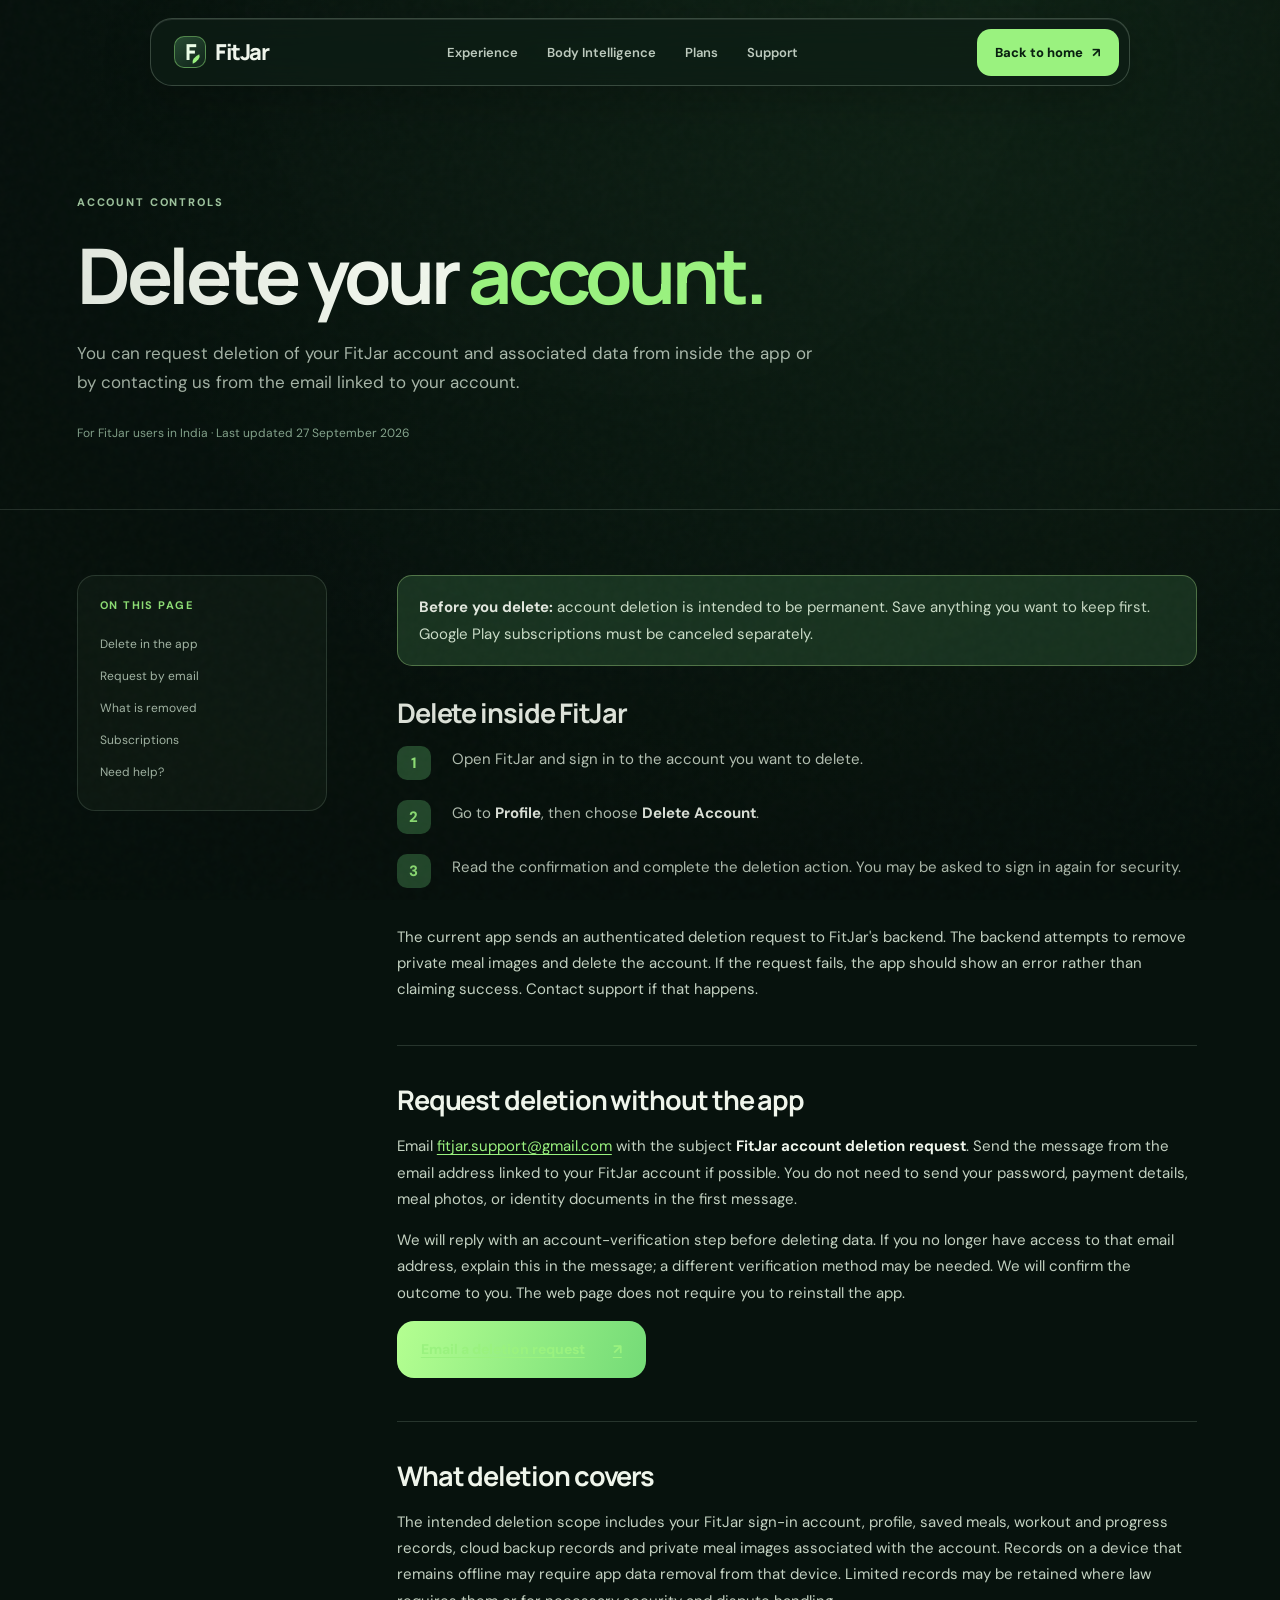
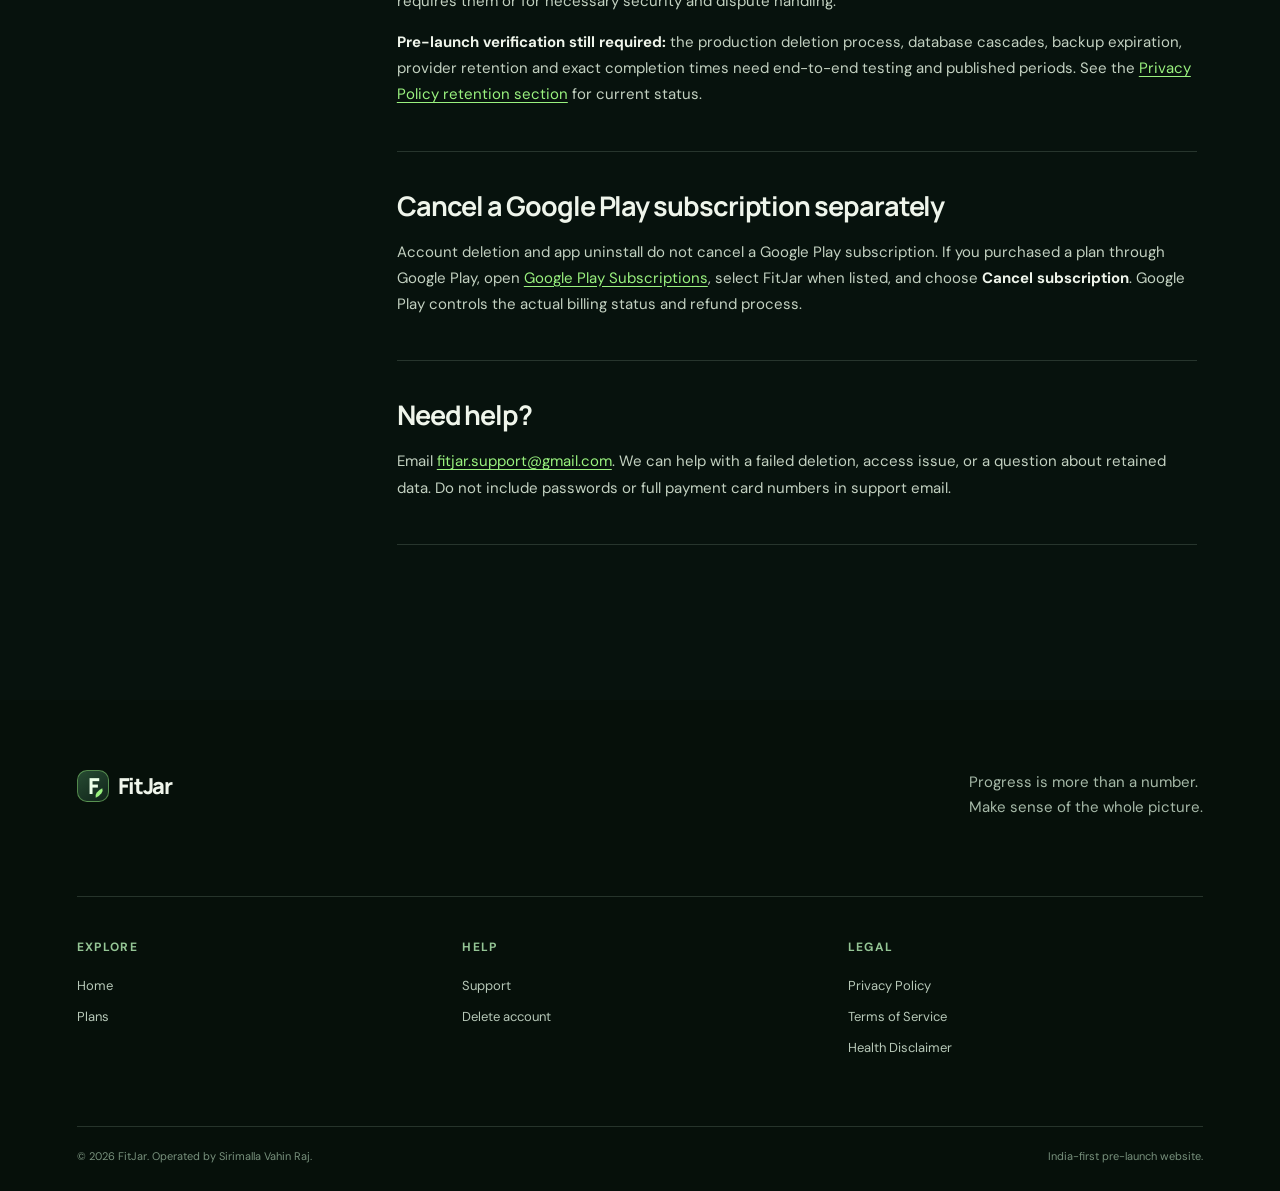
==== delete-account/index.html @ 043c086d "Add files via upload" ====
<!doctype html><html lang="en"><head><meta charset="utf-8"><meta name="viewport" content="width=device-width, initial-scale=1"><meta name="theme-color" content="#07120d"><meta name="description" content="Request deletion of a FitJar account and its associated data, with in-app and email instructions."><title>Delete Your Account — FitJar</title><link rel="icon" href="/favicon.svg" type="image/svg+xml"><link rel="stylesheet" href="/styles.css"><script defer src="/site.js"></script></head><body class="subpage"><div class="grain" aria-hidden="true"></div><header class="site-header" data-header><nav class="glass-nav" aria-label="Main navigation"><a class="brand" href="/"><span class="brand-mark" aria-hidden="true">F<span class="brand-leaf"></span></span><span>FitJar</span></a><div class="nav-links" id="primary-nav"><a href="/#experience">Experience</a><a href="/#intelligence">Body Intelligence</a><a href="/#plans">Plans</a><a href="/support/">Support</a></div><a class="nav-cta" href="/">Back to home <span>↗</span></a><button class="menu-toggle" type="button" aria-controls="primary-nav" aria-expanded="false" aria-label="Open menu"><span></span><span></span></button></nav></header><main><section class="page-hero section-pad"><span class="eyebrow">ACCOUNT CONTROLS</span><h1>Delete your <em>account.</em></h1><p>You can request deletion of your FitJar account and associated data from inside the app or by contacting us from the email linked to your account.</p><div class="page-meta">For FitJar users in India · Last updated 27 September 2026</div></section><div class="legal-layout section-pad"><aside class="legal-toc" aria-label="On this page"><strong>ON THIS PAGE</strong><a href="#in-app">Delete in the app</a><a href="#web">Request by email</a><a href="#removed">What is removed</a><a href="#subscription">Subscriptions</a><a href="#help">Need help?</a></aside><div class="legal-content"><div class="notice-box"><p><strong>Before you delete:</strong> account deletion is intended to be permanent. Save anything you want to keep first. Google Play subscriptions must be canceled separately.</p></div><section id="in-app"><h2>Delete inside FitJar</h2><ol class="steps"><li>Open FitJar and sign in to the account you want to delete.</li><li>Go to <strong>Profile</strong>, then choose <strong>Delete Account</strong>.</li><li>Read the confirmation and complete the deletion action. You may be asked to sign in again for security.</li></ol><p>The current app sends an authenticated deletion request to FitJar's backend. The backend attempts to remove private meal images and delete the account. If the request fails, the app should show an error rather than claiming success. Contact support if that happens.</p></section><section id="web"><h2>Request deletion without the app</h2><p>Email <a href="mailto:fitjar.support@gmail.com?subject=FitJar%20account%20deletion%20request">fitjar.support@gmail.com</a> with the subject <strong>FitJar account deletion request</strong>. Send the message from the email address linked to your FitJar account if possible. You do not need to send your password, payment details, meal photos, or identity documents in the first message.</p><p>We will reply with an account-verification step before deleting data. If you no longer have access to that email address, explain this in the message; a different verification method may be needed. We will confirm the outcome to you. The web page does not require you to reinstall the app.</p><p><a class="button button-primary" href="mailto:fitjar.support@gmail.com?subject=FitJar%20account%20deletion%20request">Email a deletion request <span aria-hidden="true">↗</span></a></p></section><section id="removed"><h2>What deletion covers</h2><p>The intended deletion scope includes your FitJar sign-in account, profile, saved meals, workout and progress records, cloud backup records and private meal images associated with the account. Records on a device that remains offline may require app data removal from that device. Limited records may be retained where law requires them or for necessary security and dispute handling.</p><p><strong>Pre-launch verification still required:</strong> the production deletion process, database cascades, backup expiration, provider retention and exact completion times need end-to-end testing and published periods. See the <a href="/privacy/#retention">Privacy Policy retention section</a> for current status.</p></section><section id="subscription"><h2>Cancel a Google Play subscription separately</h2><p>Account deletion and app uninstall do not cancel a Google Play subscription. If you purchased a plan through Google Play, open <a href="https://play.google.com/store/account/subscriptions" target="_blank" rel="noopener noreferrer">Google Play Subscriptions</a>, select FitJar when listed, and choose <strong>Cancel subscription</strong>. Google Play controls the actual billing status and refund process.</p></section><section id="help"><h2>Need help?</h2><p>Email <a href="mailto:fitjar.support@gmail.com">fitjar.support@gmail.com</a>. We can help with a failed deletion, access issue, or a question about retained data. Do not include passwords or full payment card numbers in support email.</p></section></div></div></main><footer class="site-footer"><div class="footer-top"><a class="brand" href="/"><span class="brand-mark" aria-hidden="true">F<span class="brand-leaf"></span></span><span>FitJar</span></a><p>Progress is more than a number.<br>Make sense of the whole picture.</p></div><div class="footer-links"><div><strong>Explore</strong><a href="/">Home</a><a href="/#plans">Plans</a></div><div><strong>Help</strong><a href="/support/">Support</a><a href="/delete-account/">Delete account</a></div><div><strong>Legal</strong><a href="/privacy/">Privacy Policy</a><a href="/terms/">Terms of Service</a><a href="/health-disclaimer/">Health Disclaimer</a></div></div><div class="footer-bottom"><span>© 2026 FitJar. Operated by Sirimalla Vahin Raj.</span><span>India-first pre-launch website.</span></div></footer></body></html>
---- styles.css ----
@import url('https://fonts.googleapis.com/css2?family=DM+Sans:wght@400;500;600;700&family=Manrope:wght@400;500;600;700;800&display=swap');
:root{--bg:#07120d;--panel:#0d1b14;--panel2:#14231a;--ink:#eff5eb;--muted:#a9b8aa;--green:#9af27f;--green2:#54bc80;--line:rgba(217,255,224,.15);--blue:#81aefe;--max:1380px}
*{box-sizing:border-box}html{scroll-behavior:smooth;scroll-padding-top:110px}body{margin:0;background:var(--bg);color:var(--ink);font-family:'DM Sans',Arial,sans-serif;-webkit-font-smoothing:antialiased}body::before{content:"";position:fixed;inset:0;pointer-events:none;z-index:99;background:radial-gradient(circle at 50% 0,transparent 35%,rgba(0,0,0,.16) 100%)}a{color:inherit;text-decoration:none}button{font:inherit}p{line-height:1.7}h1,h2,h3{font-family:Manrope,Arial,sans-serif;letter-spacing:-.055em}h1,h2,h3,p{margin-top:0}em{font-style:normal;color:var(--green)}::selection{background:#a5f590;color:#07120d}:focus-visible{outline:2px solid var(--green);outline-offset:4px}.grain{position:fixed;inset:0;z-index:50;pointer-events:none;opacity:.09;background-image:url("data:image/svg+xml,%3Csvg viewBox='0 0 180 180' xmlns='http://www.w3.org/2000/svg'%3E%3Cfilter id='n'%3E%3CfeTurbulence type='fractalNoise' baseFrequency='.65' numOctaves='3' stitchTiles='stitch'/%3E%3C/filter%3E%3Crect width='100%25' height='100%25' filter='url(%23n)' opacity='.26'/%3E%3C/svg%3E")}.section-pad{padding-left:max(6vw,calc((100vw - var(--max))/2));padding-right:max(6vw,calc((100vw - var(--max))/2))}.site-header{position:fixed;top:18px;left:0;width:100%;z-index:100;display:flex;justify-content:center;padding:0 20px;transition:top .4s}.site-header.scrolled{top:10px}.glass-nav{position:relative;display:flex;align-items:center;gap:36px;width:min(980px,100%);min-height:68px;padding:8px 10px 8px 23px;border:1px solid rgba(228,255,229,.2);border-radius:22px;background:rgba(15,29,22,.7);box-shadow:0 14px 50px rgba(0,0,0,.22),inset 0 1px rgba(255,255,255,.1);backdrop-filter:blur(24px) saturate(145%);-webkit-backdrop-filter:blur(24px) saturate(145%)}.glass-nav::after{content:"";position:absolute;inset:0;border-radius:22px;pointer-events:none;background:linear-gradient(110deg,transparent 20%,rgba(255,255,255,.1) 48%,transparent 70%);transform:translateX(-120%);transition:transform .9s}.glass-nav:hover::after{transform:translateX(120%)}.brand{display:inline-flex;align-items:center;gap:9px;white-space:nowrap;font:800 22px Manrope,Arial,sans-serif;letter-spacing:-.065em}.brand-mark{position:relative;display:grid;place-items:center;width:32px;height:32px;border:1px solid rgba(154,242,127,.45);border-radius:10px;background:linear-gradient(145deg,#274b32,#10241a);color:#ecffe8;font-size:22px;line-height:1}.brand-leaf{position:absolute;width:10px;height:6px;right:4px;bottom:5px;border-radius:100% 0;background:var(--green);transform:rotate(-25deg)}.nav-links{display:flex;align-items:center;gap:3px;margin:auto}.nav-links a{padding:11px 13px;border-radius:12px;color:#bdcabe;font-size:13px;font-weight:600;white-space:nowrap;transition:background .25s,color .25s,transform .25s}.nav-links a:hover,.nav-links a.active{color:var(--ink);background:rgba(217,255,224,.1);transform:translateY(-1px)}.nav-cta{white-space:nowrap;background:var(--green);border-radius:14px;color:#092010;font-size:13px;font-weight:800;padding:15px 18px;transition:transform .3s,box-shadow .3s}.nav-cta:hover,.button:hover{transform:translateY(-3px);box-shadow:0 12px 30px rgba(132,241,124,.22)}.nav-cta span{margin-left:6px}.menu-toggle{display:none}.hero{position:relative;display:grid;grid-template-columns:1.04fr .96fr;align-items:center;min-height:min(900px,100svh);padding-top:170px;padding-bottom:100px;overflow:hidden;isolation:isolate}.hero::before{content:"";position:absolute;inset:0;z-index:-3;background:radial-gradient(ellipse at 75% 42%,rgba(45,107,61,.34),transparent 48%),radial-gradient(ellipse at 10% 100%,rgba(44,84,91,.16),transparent 45%)}.hero-ambient{position:absolute;border-radius:50%;filter:blur(8px);opacity:.5;z-index:-2;animation:float 12s ease-in-out infinite}.hero-ambient-a{width:220px;height:220px;right:6%;top:16%;background:radial-gradient(circle,#78e88331,transparent 70%)}.hero-ambient-b{width:340px;height:340px;right:35%;bottom:0;background:radial-gradient(circle,#237e6450,transparent 70%);animation-delay:-6s}.hero-copy{position:relative;z-index:2;max-width:700px}.eyebrow{display:inline-flex;align-items:center;gap:11px;font-size:11px;font-weight:800;letter-spacing:.17em;text-transform:uppercase;color:#a2c9a2}.pulse-dot,.live-dot{color:var(--green)}.pulse-dot{width:8px;height:8px;border-radius:50%;background:var(--green);box-shadow:0 0 0 5px rgba(154,242,127,.14);animation:pulse 2s infinite}.hero h1{font-size:clamp(54px,6.5vw,102px);line-height:1.08;margin:24px 0 29px;font-weight:700}.hero-lede{max-width:590px;font-size:clamp(16px,1.45vw,19px);color:#b7c6b7}.hero-actions{display:flex;align-items:center;gap:28px;flex-wrap:wrap;margin-top:33px}.button{display:inline-flex;justify-content:center;align-items:center;gap:28px;min-height:57px;padding:0 24px;border-radius:17px;font-size:14px;font-weight:800;transition:transform .3s,box-shadow .3s}.button-primary{background:linear-gradient(110deg,#b4ff91,#74db77);color:#0b2615}.text-link{display:inline-flex;align-items:center;gap:14px;color:#e1ede0;font-size:14px;font-weight:700;border-bottom:1px solid rgba(221,251,216,.45);padding:10px 0;transition:color .2s,gap .2s}.text-link:hover{color:var(--green);gap:20px}.hero-proof{display:flex;align-items:center;gap:14px;margin-top:62px;color:#8fa697;font-size:12px}.proof-line{width:34px;height:1px;background:var(--green)}.hero-stage{position:relative;height:650px;display:grid;place-items:center;perspective:900px}.stage-halo{position:absolute;width:520px;height:520px;max-width:95%;border-radius:50%;background:radial-gradient(circle,#4ea76f26 0%,#123e2950 38%,transparent 69%);filter:blur(8px);animation:breathe 8s ease-in-out infinite}.stage-orbit{position:absolute;border:1px solid rgba(166,255,192,.13);border-radius:50%;transform:rotateX(70deg) rotateZ(-28deg);animation:orbit 18s linear infinite}.orbit-one{width:690px;height:410px}.orbit-two{width:480px;height:690px;transform:rotateX(18deg) rotateY(76deg);animation-direction:reverse}.phone-shell{position:relative;width:300px;height:615px;border:8px solid #1b2921;border-radius:44px;background:#09170f;box-shadow:0 35px 90px #0008,0 0 0 1px #7ab58150,inset 0 0 0 1px #e2ffe028;transform:rotateY(-10deg) rotateX(4deg);animation:phoneFloat 7s ease-in-out infinite;overflow:hidden}.phone-shell::before{content:"";position:absolute;inset:0;background:radial-gradient(circle at 70% 18%,#2c653447,transparent 45%);pointer-events:none}.phone-top{height:43px;display:flex;justify-content:space-between;align-items:center;padding:0 19px;font-size:10px;font-weight:800}.island{width:67px;height:17px;background:#020806;border-radius:20px}.phone-content{padding:19px}.phone-greeting small,.mini-label{font-size:9px;letter-spacing:.11em;font-weight:800;color:#9aca9e}.phone-greeting strong{display:block;font:700 19px Manrope,Arial,sans-serif;letter-spacing:-.05em;margin-top:10px}.phone-greeting strong span{color:var(--green)}.phone-greeting p{font-size:11px;color:#a6baa7;margin:5px 0 23px}.phone-main-card{height:328px;border-radius:25px;background:linear-gradient(145deg,#193423,#0c1a13);border:1px solid #b7eab02c;padding:17px;box-shadow:inset 0 1px #e9ffe019}.mini-label{display:flex;justify-content:space-between;font-size:8px}.body-orb{position:relative;width:200px;height:230px;margin:auto;display:grid;place-items:center}.body-orb::before{content:"";position:absolute;width:170px;height:170px;border-radius:50%;background:radial-gradient(circle,#6fdd8c47,transparent 67%);filter:blur(14px)}.body-orb svg{position:relative;width:130px;height:210px;filter:drop-shadow(0 0 13px #93ff9155)}.body-ring{position:absolute;border:1px solid #9ee89b33;width:190px;height:190px;border-radius:50%;transform:rotateX(65deg)}.body-ring-2{transform:rotateY(70deg);width:175px;height:235px}.phone-card-footer{display:flex;justify-content:space-between;align-items:center;font-size:10px;color:#acd4ae}.phone-card-footer strong{color:var(--green);font-size:11px}.phone-stats{display:grid;grid-template-columns:1fr 1fr;gap:9px;margin-top:10px}.phone-stats>div{height:92px;border:1px solid #c4e8bd20;border-radius:17px;background:#13231a;padding:11px}.stat-symbol{display:block;color:var(--green);font-size:19px;line-height:1}.phone-stats small{display:block;color:#8baa92;font-size:9px;margin-top:5px}.phone-stats strong{font-size:12px}.phone-home{position:absolute;bottom:7px;left:50%;transform:translateX(-50%);width:92px;height:4px;border-radius:8px;background:#d8f3d2}.floating-chip{position:absolute;z-index:4;display:flex;align-items:center;gap:10px;min-width:160px;padding:13px 15px;background:rgba(28,53,38,.75);border:1px solid #b8ffc547;border-radius:17px;box-shadow:0 16px 45px #0005;backdrop-filter:blur(15px);animation:chipFloat 6s ease-in-out infinite}.floating-chip strong,.floating-chip small{display:block}.floating-chip strong{font:700 12px Manrope}.floating-chip small{font-size:9px;color:#adbea9;margin-top:2px}.chip-icon{font-size:20px;color:var(--blue)}.chip-icon.green{color:var(--green)}.chip-one{left:0;top:150px}.chip-two{right:-12px;bottom:126px;animation-delay:-3s}.scroll-cue{position:absolute;bottom:27px;left:max(6vw,calc((100vw - var(--max))/2));display:flex;align-items:center;gap:15px;font-size:10px;letter-spacing:.18em;color:#89a08b}.scroll-line{width:80px;height:1px;background:#69876d}.statement{padding-top:150px;padding-bottom:160px;text-align:center;background:radial-gradient(ellipse at 50% 50%,#17351f80,transparent 55%)}.statement-inner{max-width:900px;margin:auto}.statement h2,.section-head h2{font-size:clamp(50px,6vw,90px);line-height:1.1;margin:20px 0 28px}.statement h2 span{color:var(--green)}.statement p{max-width:660px;margin:auto;font-size:18px;color:var(--muted)}.story{padding-top:50px;padding-bottom:70px}.story-row{display:grid;grid-template-columns:1fr 1fr;align-items:center;gap:clamp(50px,8vw,140px);padding:90px 0}.story-row.reverse .story-copy{order:2}.story-row.reverse .feature-art{order:1}.story-copy{max-width:530px}.section-index{font-size:12px;color:var(--green);font-weight:800;letter-spacing:.17em}.story h2{font-size:clamp(39px,4.5vw,66px);line-height:1.16;margin:24px 0}.story-copy p{color:#afc2b0;font-size:17px}.quiet-list{list-style:none;padding:13px 0 0;margin:0}.quiet-list li{position:relative;padding:12px 0 12px 24px;border-bottom:1px solid var(--line);font-size:13px;color:#d5e3d4}.quiet-list li::before{content:"✦";position:absolute;left:0;color:var(--green)}.feature-art{position:relative;min-height:440px;border:1px solid #a4dba531;border-radius:31px;overflow:hidden;box-shadow:0 20px 60px #0003,inset 0 1px #ffffff14}.feature-art::before{content:"";position:absolute;inset:0;background-image:linear-gradient(#e2ffdc0b 1px,transparent 1px),linear-gradient(90deg,#e2ffdc0b 1px,transparent 1px);background-size:30px 30px;mask-image:linear-gradient(transparent,#000)}.art-caption{position:absolute;top:25px;left:28px;font-size:10px;color:#bddabb;letter-spacing:.17em;font-weight:800}.training-art{background:radial-gradient(circle at 40% 60%,#26633f77,transparent 54%),#0e2117}.training-bars{position:absolute;inset:95px 60px 80px;display:flex;justify-content:space-between;align-items:end;gap:15px}.training-bars span{display:block;width:100%;height:var(--h);border-radius:12px 12px 5px 5px;background:linear-gradient(0deg,#226144,#96ef83);box-shadow:0 0 24px #67d36b40;animation:barGrow 1.7s ease both}.training-bars span:nth-child(2n){background:linear-gradient(0deg,#2d695d,#86c7a0)}.art-float{position:absolute;right:28px;bottom:24px;left:28px;padding:16px 20px;border-radius:15px;border:1px solid #d4ffcf28;background:#193a2bbd;backdrop-filter:blur(12px);display:flex;justify-content:space-between;font-size:13px}.art-float b{color:var(--green)}.nutrition-art{background:radial-gradient(circle at 50% 55%,#5b7f3b7d,transparent 54%),#172315;display:grid;place-items:center}.nutrition-disc{width:250px;height:250px;border-radius:50%;background:conic-gradient(#9df073 0 40%,#457e5a 40% 74%,#6dace1 74% 100%);display:grid;place-items:center;box-shadow:0 0 70px #b7e37226;animation:discTurn 24s linear infinite}.nutrition-disc::before{content:"";position:absolute;width:202px;height:202px;border-radius:50%;background:#172919}.nutrition-disc span{z-index:1;text-align:center;font-size:12px;color:#a6c0a3;animation:discTurn 24s linear infinite reverse}.nutrition-disc strong{display:block;color:white;font:700 25px Manrope;letter-spacing:-.06em}.nutrient-tags{position:absolute;bottom:36px;display:flex;gap:10px}.nutrient-tags span{padding:8px 13px;border:1px solid #d4ffcf30;background:#1d3525;border-radius:30px;font-size:11px}.body-art{background:radial-gradient(circle at 50% 52%,#174f4277,transparent 52%),#0b1b1b;display:grid;place-items:center}.body-art-orbit{width:240px;height:240px;border:1px solid #92c9cc55;border-radius:50%;box-shadow:0 0 0 35px #72c7ad08,0 0 0 70px #72c7ad06;animation:orbit 15s linear infinite}.body-art-orbit::before,.body-art-orbit::after{content:"";position:absolute;inset:18px;border:1px dashed #84dba867;border-radius:50%}.body-art-orbit::after{inset:63px;border-style:solid}.body-art-core{position:absolute;font-size:75px;color:var(--green);text-shadow:0 0 50px #8ffb8f;animation:float 5s ease-in-out infinite}.body-art-label{position:absolute;padding:10px 13px;background:#1b3a32;border:1px solid #a6f0cf45;border-radius:10px;font-size:10px;letter-spacing:.12em}.body-art-label.left{left:8%;top:36%}.body-art-label.right{right:7%;top:56%}.body-art-note{position:absolute;bottom:28px;text-align:center;font-size:11px;color:#b5c7bd}.body-art-note strong{font-size:13px;color:white}.marquee-band{overflow:hidden;border-block:1px solid #d3f8ce26;padding:21px 0;background:#10251a;color:#b5eaa5;white-space:nowrap;font:800 13px Manrope;letter-spacing:.17em}.marquee-band div{width:max-content;animation:marquee 30s linear infinite}.marquee-band span{color:#47775a;margin:0 25px}.plans{padding-top:145px;padding-bottom:120px}.section-head{max-width:700px}.section-head p{font-size:17px;color:var(--muted)}.plan-grid{display:grid;grid-template-columns:repeat(3,1fr);gap:18px;margin-top:65px}.plan-card{position:relative;display:flex;flex-direction:column;min-height:470px;padding:35px;border:1px solid var(--line);border-radius:26px;background:linear-gradient(140deg,#14251a,#0c1912);transition:transform .4s,border-color .4s}.plan-card:hover{transform:translateY(-9px);border-color:#a0f68e80}.plan-card.featured{background:linear-gradient(145deg,#234833,#152b1d);border-color:#95df8d8a;box-shadow:0 0 80px #57c56a17}.plan-kicker{font-size:10px;color:var(--green);letter-spacing:.16em;font-weight:800}.plan-card h3{font-size:32px;margin:22px 0 12px}.plan-card p{min-height:74px;color:#a9beab;font-size:14px}.plan-card ul{list-style:none;padding:18px 0 22px;border-top:1px solid var(--line);margin:0}.plan-card li{position:relative;padding:10px 0 10px 22px;font-size:13px;color:#dce9d9}.plan-card li::before{content:"✓";position:absolute;left:0;color:var(--green)}.plan-link{margin-top:auto;display:flex;justify-content:space-between;align-items:center;padding:15px 17px;border-radius:13px;background:#c8f9bd14;border:1px solid #c8f9bd26;font-size:13px;font-weight:700}.plan-card.featured .plan-link{background:var(--green);color:#0d2715}.plan-note{color:#89a48c;font-size:12px;margin-top:20px}.values{padding-bottom:140px}.values-panel{padding:75px 7%;border-radius:34px;border:1px solid #a6dd9948;background:radial-gradient(circle at 80% 0,#50884a35,transparent 50%),linear-gradient(135deg,#1a3926,#0d2117)}.values h2{font-size:clamp(43px,5vw,70px);line-height:1.13;margin:22px 0 55px}.value-grid{display:grid;grid-template-columns:repeat(3,1fr);gap:25px;margin-bottom:30px}.value-grid>div{border-top:1px solid #c3edbf45;padding-top:19px}.value-grid span{color:var(--green);font-size:12px}.value-grid h3{font-size:19px;letter-spacing:-.03em;margin:16px 0 9px}.value-grid p{font-size:13px;color:#a9bfad}.faq{display:grid;grid-template-columns:.9fr 1.1fr;gap:80px;padding-bottom:150px}.faq .section-head h2{font-size:clamp(43px,4.7vw,68px)}.faq-list{padding-top:15px}.faq details{border-bottom:1px solid var(--line)}.faq summary{list-style:none;cursor:pointer;display:flex;justify-content:space-between;gap:20px;padding:23px 0;font-weight:700;font-size:15px}.faq summary::-webkit-details-marker{display:none}.faq summary span{font-size:23px;color:var(--green);font-weight:400;line-height:1;transition:transform .3s}.faq details[open] summary span{transform:rotate(45deg)}.faq details p{margin:-5px 0 24px;color:#aabdab;font-size:14px}.faq a,.legal-content a,.support-content a{color:var(--green);text-decoration:underline;text-underline-offset:3px}.final-cta{position:relative;min-height:590px;display:flex;align-items:center;overflow:hidden;background:#152a1e}.final-glow{position:absolute;width:700px;height:700px;border-radius:50%;right:-100px;top:-150px;background:radial-gradient(circle,#62b77566,transparent 60%);filter:blur(15px)}.final-cta>div:last-child{z-index:1}.final-cta h2{font-size:clamp(50px,6vw,87px);line-height:1.11;margin:22px 0}.final-cta p{max-width:600px;color:#b5cbb7}.site-footer{padding:70px max(6vw,calc((100vw - var(--max))/2)) 28px;background:#06100a}.footer-top{display:flex;justify-content:space-between;align-items:start;gap:30px;padding-bottom:60px}.footer-top p{color:#a6b9a8;font-size:15px;max-width:280px}.footer-links{display:grid;grid-template-columns:repeat(3,1fr);gap:30px;border-top:1px solid var(--line);padding:42px 0 70px}.footer-links>div{display:flex;flex-direction:column;gap:14px}.footer-links strong{font-size:12px;letter-spacing:.11em;text-transform:uppercase;margin-bottom:8px;color:#94c595}.footer-links a{font-size:13px;color:#b7c8b8;transition:color .2s}.footer-links a:hover{color:var(--green)}.footer-bottom{display:flex;justify-content:space-between;gap:20px;border-top:1px solid var(--line);padding-top:22px;color:#78917d;font-size:11px}.reveal{opacity:0;transform:translateY(28px);transition:opacity .9s ease,transform .9s cubic-bezier(.2,.8,.2,1)}.reveal.visible{opacity:1;transform:translateY(0)}
/* Legal and support pages */
.subpage{background:radial-gradient(circle at 75% 0,#234b2a49,transparent 30%),var(--bg)}.subpage main{min-height:70vh}.page-hero{padding-top:190px;padding-bottom:68px;border-bottom:1px solid var(--line)}.page-hero h1{font-size:clamp(48px,6vw,82px);line-height:1.1;margin:22px 0}.page-hero p{max-width:740px;color:var(--muted);font-size:17px}.page-meta{color:#89a991;font-size:12px;margin-top:28px}.legal-layout{display:grid;grid-template-columns:250px minmax(0,800px);gap:70px;padding-top:65px;padding-bottom:120px;align-items:start}.legal-toc{position:sticky;top:118px;padding:22px;border:1px solid var(--line);border-radius:18px;background:#15251a88}.legal-toc strong{display:block;font-size:11px;letter-spacing:.13em;color:var(--green);margin-bottom:16px}.legal-toc a{display:block;padding:8px 0;font-size:12px;color:#b5c9b7}.legal-toc a:hover{color:var(--green)}.legal-content{font-size:15px;color:#c3d1c1}.legal-content section{padding-bottom:28px;margin-bottom:35px;border-bottom:1px solid var(--line)}.legal-content h2{font-size:27px;letter-spacing:-.04em;color:var(--ink);margin:0 0 15px}.legal-content h3{font-size:18px;letter-spacing:-.03em;color:var(--ink);margin:25px 0 8px}.legal-content p,.legal-content li{line-height:1.75}.legal-content ul,.legal-content ol{padding-left:22px}.legal-content li{padding:4px 0}.legal-content strong{color:var(--ink)}.notice-box{border:1px solid #b5e98d63;background:#1a3622;padding:18px 21px;border-radius:15px;margin:0 0 28px;color:#d8ebd5}.notice-box p{margin:0}.data-table{width:100%;border-collapse:collapse;font-size:13px}.data-table th,.data-table td{padding:15px 12px;text-align:left;vertical-align:top;border-bottom:1px solid var(--line)}.data-table th{color:var(--green);font-size:11px;text-transform:uppercase;letter-spacing:.08em}.support-grid{display:grid;grid-template-columns:repeat(2,1fr);gap:18px;margin:45px 0}.support-card{border:1px solid var(--line);border-radius:20px;background:#14251a;padding:28px}.support-card h2{font-size:21px}.support-card p{font-size:14px;color:var(--muted)}.support-card a{color:var(--green);font-size:13px;font-weight:700}.steps{counter-reset:step;list-style:none!important;padding:0!important}.steps li{position:relative;padding:0 0 28px 55px!important;min-height:48px}.steps li::before{counter-increment:step;content:counter(step);position:absolute;left:0;top:0;display:grid;place-items:center;width:34px;height:34px;border-radius:10px;background:#264e2f;color:var(--green);font-weight:800}
@keyframes float{50%{transform:translateY(-20px)}}@keyframes phoneFloat{50%{transform:rotateY(-7deg) rotateX(3deg) translateY(-15px)}}@keyframes chipFloat{50%{transform:translateY(-13px)}}@keyframes breathe{50%{transform:scale(1.11);opacity:.6}}@keyframes orbit{to{transform:rotate(360deg)}}@keyframes pulse{50%{box-shadow:0 0 0 10px rgba(154,242,127,0)}}@keyframes barGrow{from{height:0}to{height:var(--h)}}@keyframes discTurn{to{transform:rotate(360deg)}}@keyframes marquee{to{transform:translateX(-50%)}}
.body-preview{position:relative;width:100%;height:100%;z-index:2;display:block;cursor:grab;touch-action:none}.body-preview:active{cursor:grabbing}.body-loading{position:absolute;z-index:3;inset:0;display:grid;place-items:center;color:#9fbea3;font-size:9px;pointer-events:none}.body-switcher{position:relative;z-index:5;display:flex;justify-content:center;gap:5px;margin:-6px 0 10px}.body-switch{border:1px solid #bcefb42b;border-radius:20px;background:#183021;color:#a6c1a8;padding:5px 10px;font-size:8px;cursor:pointer}.body-switch.active{background:#9af27f;color:#0a2010;border-color:#9af27f;font-weight:800}
.body-preview-button{position:relative;z-index:4;display:flex;justify-content:space-between;align-items:center;width:100%;margin-top:10px;padding:10px 13px;border:1px solid #b8efb63b;border-radius:13px;background:#153022;color:#dff6dc;font-size:10px;font-weight:800;cursor:pointer}.body-preview-button:hover{background:#234a31}.body-modal{position:fixed;inset:0;z-index:120;display:grid;place-items:center;padding:30px;background:#020806c9;opacity:0;pointer-events:none;transition:opacity .25s;backdrop-filter:blur(10px)}.body-modal.open{opacity:1;pointer-events:auto}.body-modal-panel{position:relative;width:min(620px,92vw);min-height:650px;padding:42px 36px 30px;border:1px solid #a9efa37a;border-radius:30px;background:radial-gradient(circle at 50% 36%,#265c3c90,transparent 46%),#0d2116;box-shadow:0 35px 100px #000b;text-align:center;transform:translateY(18px) scale(.98);transition:transform .3s}.body-modal.open .body-modal-panel{transform:none}.body-modal-panel h2{font-size:clamp(28px,4vw,43px);margin:14px 0 8px}.body-modal-panel p{margin:0;color:#a8c5aa;font-size:13px}.body-modal-close{position:absolute;top:17px;right:20px;width:34px;height:34px;border:1px solid #b9edb52b;border-radius:50%;background:#17321f;color:#e7ffe4;font-size:24px;line-height:1;cursor:pointer}.body-modal-stage{height:455px;width:100%;margin-top:12px}.body-modal-stage .body-preview{width:100%;height:100%;cursor:grab}.body-modal-panel .body-switcher{margin-top:0}.body-modal-panel .body-switch{font-size:12px;padding:8px 16px}
@media(max-width:1050px){.nav-links{gap:0}.nav-links a{padding:10px 8px;font-size:12px}.glass-nav{gap:12px}.hero{grid-template-columns:1fr 1fr}.hero-stage{transform:scale(.85)}.floating-chip.chip-one{left:-36px}.floating-chip.chip-two{right:-37px}.story-row{gap:50px}}
@media(max-width:800px){.section-pad{padding-left:6vw;padding-right:6vw}.site-header{top:10px}.glass-nav{min-height:62px;border-radius:18px}.nav-links{display:none;position:absolute;top:72px;left:0;right:0;padding:12px;background:#102219f5;border:1px solid var(--line);border-radius:18px;box-shadow:0 20px 40px #0007;backdrop-filter:blur(20px)}.nav-links.open{display:flex;flex-direction:column;align-items:stretch}.nav-links a{font-size:14px;padding:14px}.nav-cta{margin-left:auto;padding:12px}.menu-toggle{display:flex;flex-direction:column;justify-content:center;gap:5px;width:38px;height:38px;border:0;background:transparent;padding:7px;cursor:pointer}.menu-toggle span{height:2px;width:23px;background:#dcf4da;border-radius:2px}.hero{display:block;padding-top:155px;padding-bottom:100px}.hero-copy{max-width:650px}.hero-stage{height:580px;transform:scale(.9);margin-top:10px}.hero h1{font-size:clamp(54px,10vw,76px)}.scroll-cue{bottom:30px}.story-row,.story-row.reverse{grid-template-columns:1fr;gap:35px;padding:60px 0}.story-row.reverse .story-copy,.story-row.reverse .feature-art{order:initial}.story-copy{max-width:680px}.feature-art{min-height:400px}.plan-grid{grid-template-columns:1fr;max-width:550px}.plan-card{min-height:0}.plan-card p{min-height:0}.faq{grid-template-columns:1fr;gap:22px}.legal-layout{grid-template-columns:1fr;gap:20px}.legal-toc{position:relative;top:0;display:flex;flex-wrap:wrap;gap:2px 15px}.legal-toc strong{width:100%}.value-grid{grid-template-columns:1fr}.page-hero{padding-top:155px}}
@media(max-width:560px){.glass-nav{padding:7px 7px 7px 13px}.brand{font-size:19px}.brand-mark{width:29px;height:29px;font-size:19px}.nav-cta{font-size:11px;padding:11px}.hero h1{font-size:51px}.hero-lede{font-size:15px}.hero-actions{gap:15px}.hero-stage{height:500px;transform:scale(.72);transform-origin:top center;margin-bottom:-100px}.floating-chip.chip-one{left:-46px}.floating-chip.chip-two{right:-53px}.statement{padding-top:95px;padding-bottom:100px}.statement h2,.section-head h2{font-size:46px}.statement p{font-size:15px}.story h2{font-size:41px}.feature-art{min-height:360px}.training-bars{inset:75px 35px 65px}.body-art-label.left{left:3%}.body-art-label.right{right:3%}.plans{padding-top:100px}.values-panel{padding:40px 24px}.values h2{font-size:42px}.footer-top,.footer-bottom{display:block}.footer-links{grid-template-columns:1fr 1fr;gap:35px}.footer-bottom span{display:block;margin-bottom:9px}.page-hero h1{font-size:48px}.support-grid{grid-template-columns:1fr}.legal-layout{padding-bottom:75px}}
.hero-leaf{position:absolute;z-index:1;width:58px;height:27px;border-radius:100% 0 100% 0;background:linear-gradient(135deg,#a3eb73,#2c7c4b 75%);box-shadow:inset 0 1px 10px #eaffb06b,0 0 22px #76e67744;opacity:.68;animation:leafDrift 9s ease-in-out infinite;pointer-events:none}.hero-leaf::after{content:"";position:absolute;left:10px;top:14px;width:41px;height:1px;background:#d2ffb287;transform:rotate(-17deg)}.leaf-a{top:70px;right:65px;transform:rotate(-30deg);animation-delay:-2s}.leaf-b{bottom:155px;left:15px;width:39px;height:20px;opacity:.45;transform:rotate(110deg);animation-delay:-5s}.leaf-c{bottom:42px;right:90px;width:34px;height:17px;opacity:.35;transform:rotate(25deg);animation-delay:-7s}@keyframes leafDrift{50%{translate:12px -18px;rotate:11deg}}
@media(prefers-reduced-motion:reduce){html{scroll-behavior:auto}*,*::before,*::after{animation-duration:.01ms!important;animation-iteration-count:1!important;transition-duration:.01ms!important}.reveal{opacity:1;transform:none}}
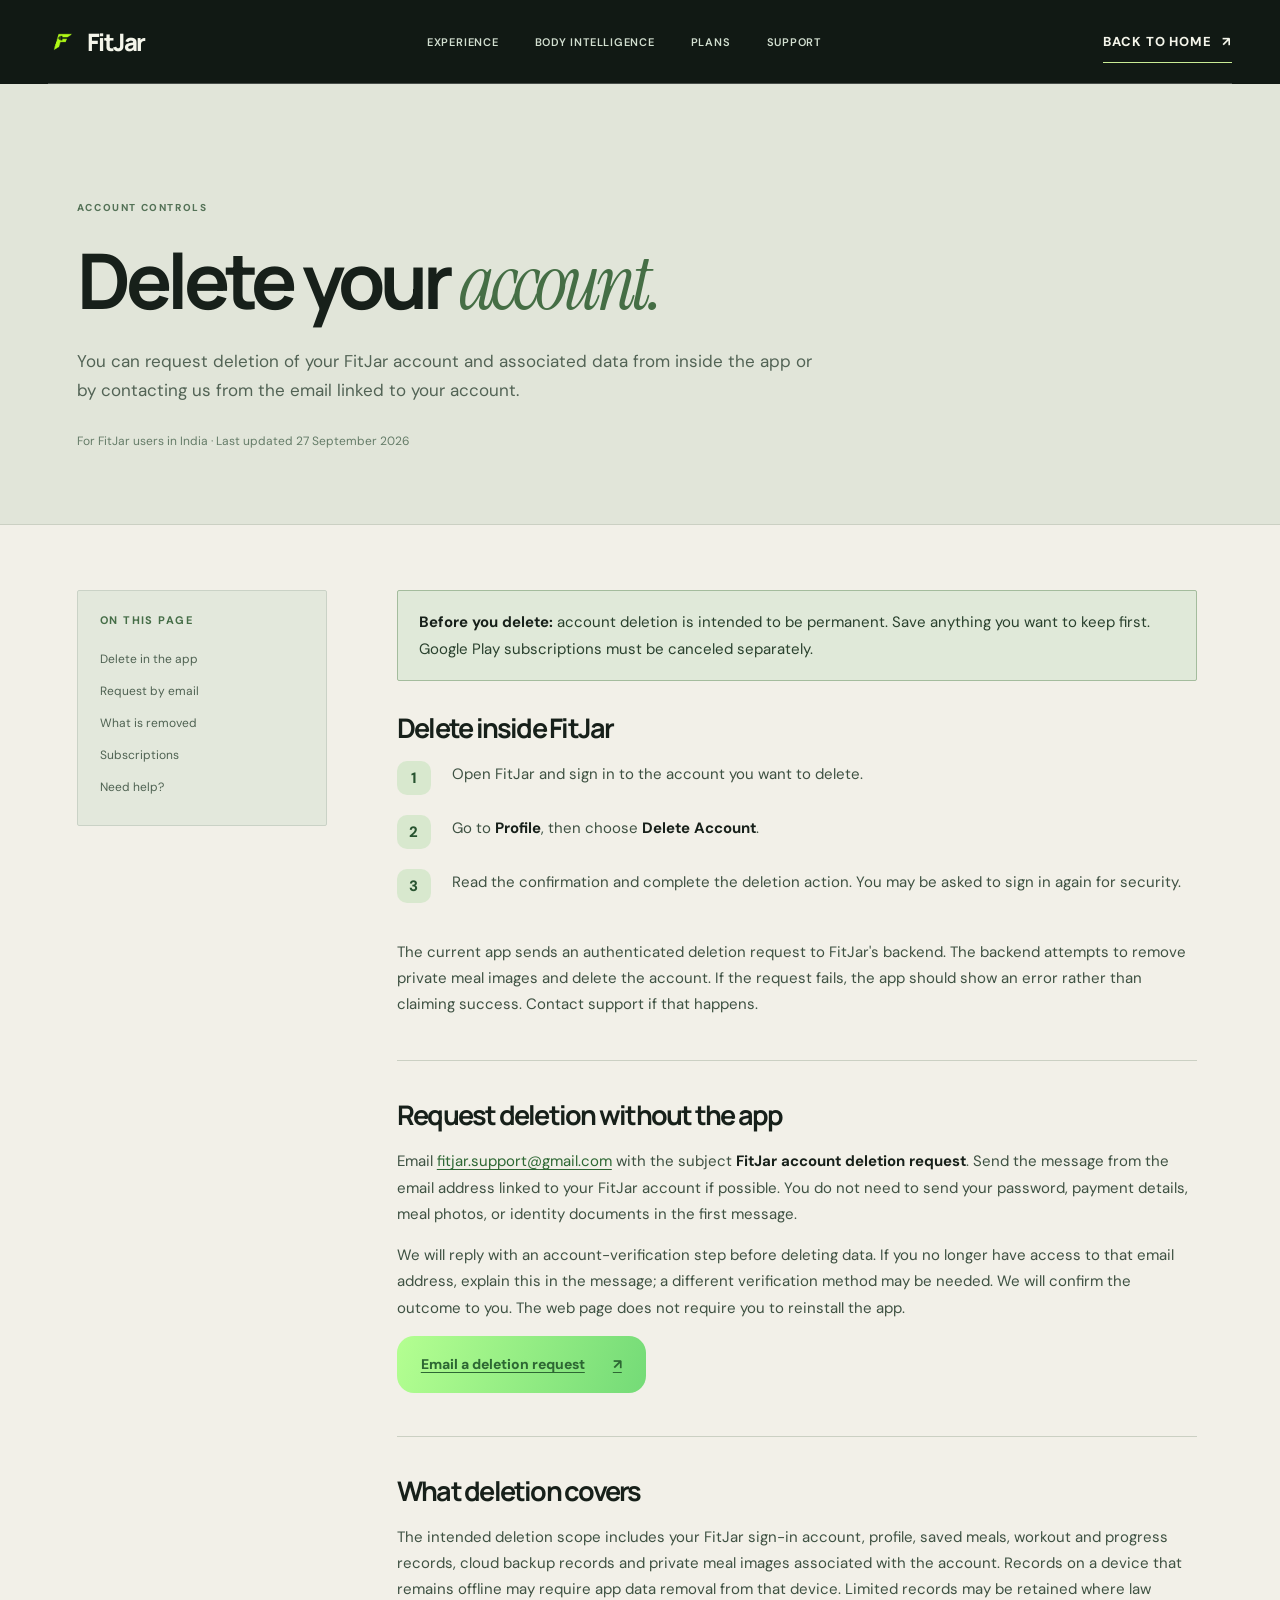
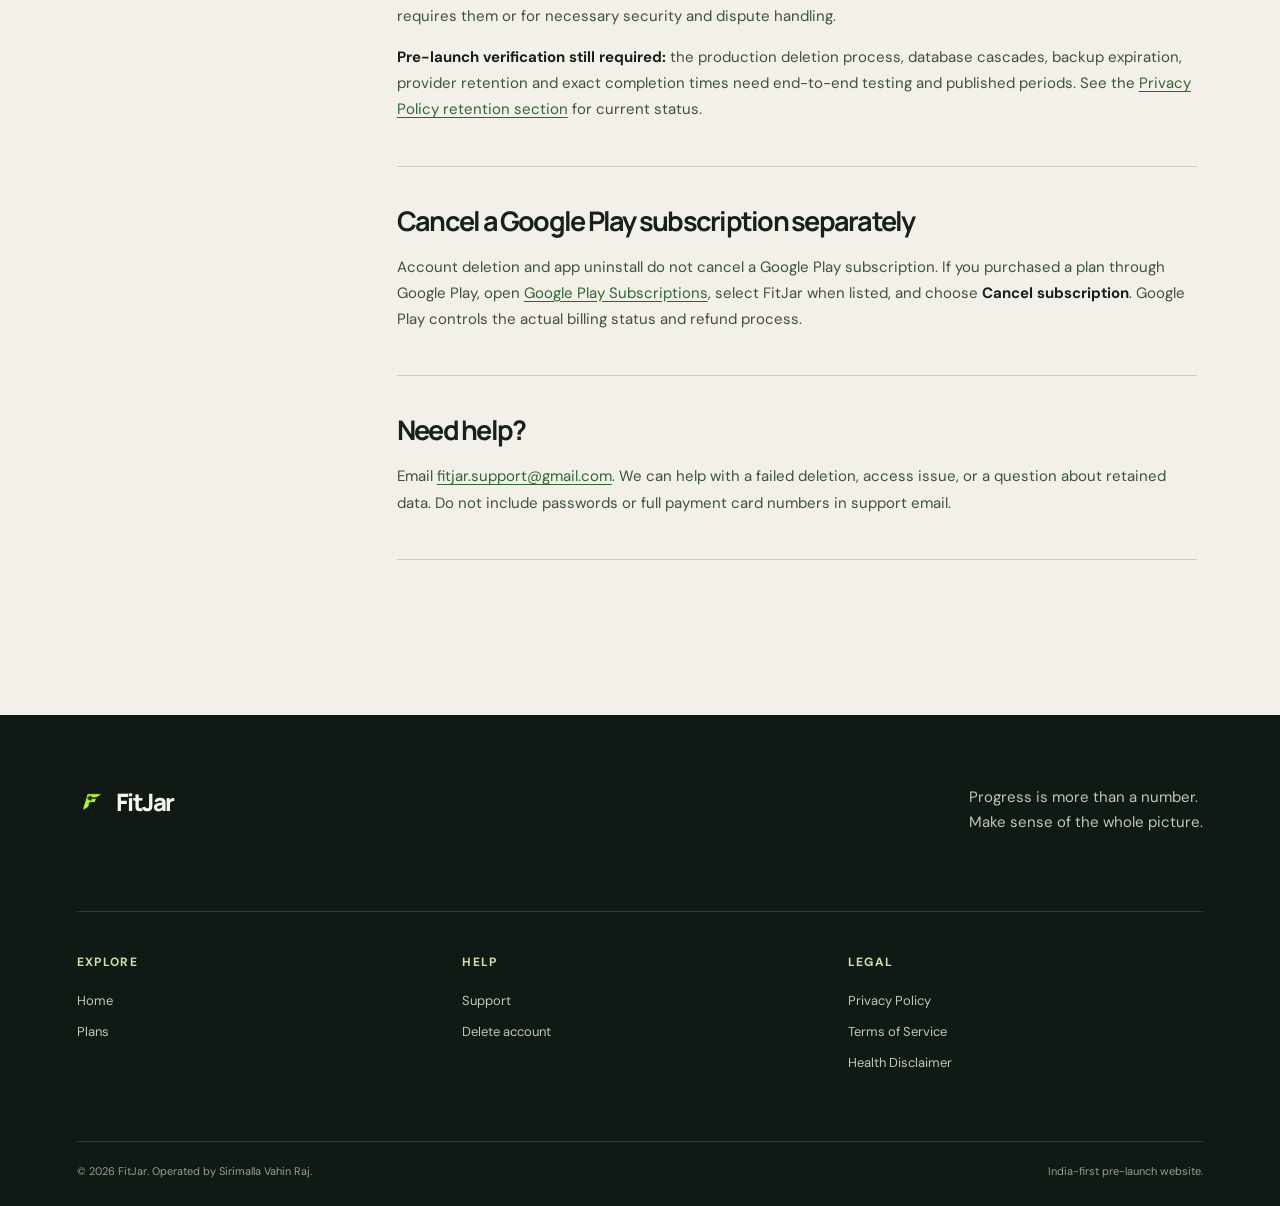
==== commit 79fa1dc0: "Add FitJar brand scroll reveal" ====
--- a/delete-account/index.html
+++ b/delete-account/index.html
@@ -1 +1 @@
-<!doctype html><html lang="en"><head><meta charset="utf-8"><meta name="viewport" content="width=device-width, initial-scale=1"><meta name="theme-color" content="#07120d"><meta name="description" content="Request deletion of a FitJar account and its associated data, with in-app and email instructions."><title>Delete Your Account — FitJar</title><link rel="icon" href="/favicon.svg" type="image/svg+xml"><link rel="stylesheet" href="/styles.css"><script defer src="/site.js"></script></head><body class="subpage"><div class="grain" aria-hidden="true"></div><header class="site-header" data-header><nav class="glass-nav" aria-label="Main navigation"><a class="brand" href="/"><span class="brand-mark" aria-hidden="true">F<span class="brand-leaf"></span></span><span>FitJar</span></a><div class="nav-links" id="primary-nav"><a href="/#experience">Experience</a><a href="/#intelligence">Body Intelligence</a><a href="/#plans">Plans</a><a href="/support/">Support</a></div><a class="nav-cta" href="/">Back to home <span>↗</span></a><button class="menu-toggle" type="button" aria-controls="primary-nav" aria-expanded="false" aria-label="Open menu"><span></span><span></span></button></nav></header><main><section class="page-hero section-pad"><span class="eyebrow">ACCOUNT CONTROLS</span><h1>Delete your <em>account.</em></h1><p>You can request deletion of your FitJar account and associated data from inside the app or by contacting us from the email linked to your account.</p><div class="page-meta">For FitJar users in India · Last updated 27 September 2026</div></section><div class="legal-layout section-pad"><aside class="legal-toc" aria-label="On this page"><strong>ON THIS PAGE</strong><a href="#in-app">Delete in the app</a><a href="#web">Request by email</a><a href="#removed">What is removed</a><a href="#subscription">Subscriptions</a><a href="#help">Need help?</a></aside><div class="legal-content"><div class="notice-box"><p><strong>Before you delete:</strong> account deletion is intended to be permanent. Save anything you want to keep first. Google Play subscriptions must be canceled separately.</p></div><section id="in-app"><h2>Delete inside FitJar</h2><ol class="steps"><li>Open FitJar and sign in to the account you want to delete.</li><li>Go to <strong>Profile</strong>, then choose <strong>Delete Account</strong>.</li><li>Read the confirmation and complete the deletion action. You may be asked to sign in again for security.</li></ol><p>The current app sends an authenticated deletion request to FitJar's backend. The backend attempts to remove private meal images and delete the account. If the request fails, the app should show an error rather than claiming success. Contact support if that happens.</p></section><section id="web"><h2>Request deletion without the app</h2><p>Email <a href="mailto:fitjar.support@gmail.com?subject=FitJar%20account%20deletion%20request">fitjar.support@gmail.com</a> with the subject <strong>FitJar account deletion request</strong>. Send the message from the email address linked to your FitJar account if possible. You do not need to send your password, payment details, meal photos, or identity documents in the first message.</p><p>We will reply with an account-verification step before deleting data. If you no longer have access to that email address, explain this in the message; a different verification method may be needed. We will confirm the outcome to you. The web page does not require you to reinstall the app.</p><p><a class="button button-primary" href="mailto:fitjar.support@gmail.com?subject=FitJar%20account%20deletion%20request">Email a deletion request <span aria-hidden="true">↗</span></a></p></section><section id="removed"><h2>What deletion covers</h2><p>The intended deletion scope includes your FitJar sign-in account, profile, saved meals, workout and progress records, cloud backup records and private meal images associated with the account. Records on a device that remains offline may require app data removal from that device. Limited records may be retained where law requires them or for necessary security and dispute handling.</p><p><strong>Pre-launch verification still required:</strong> the production deletion process, database cascades, backup expiration, provider retention and exact completion times need end-to-end testing and published periods. See the <a href="/privacy/#retention">Privacy Policy retention section</a> for current status.</p></section><section id="subscription"><h2>Cancel a Google Play subscription separately</h2><p>Account deletion and app uninstall do not cancel a Google Play subscription. If you purchased a plan through Google Play, open <a href="https://play.google.com/store/account/subscriptions" target="_blank" rel="noopener noreferrer">Google Play Subscriptions</a>, select FitJar when listed, and choose <strong>Cancel subscription</strong>. Google Play controls the actual billing status and refund process.</p></section><section id="help"><h2>Need help?</h2><p>Email <a href="mailto:fitjar.support@gmail.com">fitjar.support@gmail.com</a>. We can help with a failed deletion, access issue, or a question about retained data. Do not include passwords or full payment card numbers in support email.</p></section></div></div></main><footer class="site-footer"><div class="footer-top"><a class="brand" href="/"><span class="brand-mark" aria-hidden="true">F<span class="brand-leaf"></span></span><span>FitJar</span></a><p>Progress is more than a number.<br>Make sense of the whole picture.</p></div><div class="footer-links"><div><strong>Explore</strong><a href="/">Home</a><a href="/#plans">Plans</a></div><div><strong>Help</strong><a href="/support/">Support</a><a href="/delete-account/">Delete account</a></div><div><strong>Legal</strong><a href="/privacy/">Privacy Policy</a><a href="/terms/">Terms of Service</a><a href="/health-disclaimer/">Health Disclaimer</a></div></div><div class="footer-bottom"><span>© 2026 FitJar. Operated by Sirimalla Vahin Raj.</span><span>India-first pre-launch website.</span></div></footer></body></html>
+<!doctype html><html lang="en"><head><meta charset="utf-8"><meta name="viewport" content="width=device-width, initial-scale=1"><meta name="theme-color" content="#07120d"><meta name="description" content="Request deletion of a FitJar account and its associated data, with in-app and email instructions."><title>Delete Your Account — FitJar</title><link rel="icon" href="/brand-mark.png" type="image/png"><link rel="stylesheet" href="/styles.css"><link rel="stylesheet" href="/editorial.css"><script defer src="/site.js"></script></head><body class="subpage"><div class="grain" aria-hidden="true"></div><header class="site-header" data-header><nav class="glass-nav" aria-label="Main navigation"><a class="brand" href="/"><img class="brand-mark" src="/brand-mark.png" alt="" width="30" height="30"><span>FitJar</span></a><div class="nav-links" id="primary-nav"><a href="/#experience">Experience</a><a href="/#intelligence">Body Intelligence</a><a href="/#plans">Plans</a><a href="/support/">Support</a></div><a class="nav-cta" href="/">Back to home <span>↗</span></a><button class="menu-toggle" type="button" aria-controls="primary-nav" aria-expanded="false" aria-label="Open menu"><span></span><span></span></button></nav></header><main><section class="page-hero section-pad"><span class="eyebrow">ACCOUNT CONTROLS</span><h1>Delete your <em>account.</em></h1><p>You can request deletion of your FitJar account and associated data from inside the app or by contacting us from the email linked to your account.</p><div class="page-meta">For FitJar users in India · Last updated 27 September 2026</div></section><div class="legal-layout section-pad"><aside class="legal-toc" aria-label="On this page"><strong>ON THIS PAGE</strong><a href="#in-app">Delete in the app</a><a href="#web">Request by email</a><a href="#removed">What is removed</a><a href="#subscription">Subscriptions</a><a href="#help">Need help?</a></aside><div class="legal-content"><div class="notice-box"><p><strong>Before you delete:</strong> account deletion is intended to be permanent. Save anything you want to keep first. Google Play subscriptions must be canceled separately.</p></div><section id="in-app"><h2>Delete inside FitJar</h2><ol class="steps"><li>Open FitJar and sign in to the account you want to delete.</li><li>Go to <strong>Profile</strong>, then choose <strong>Delete Account</strong>.</li><li>Read the confirmation and complete the deletion action. You may be asked to sign in again for security.</li></ol><p>The current app sends an authenticated deletion request to FitJar's backend. The backend attempts to remove private meal images and delete the account. If the request fails, the app should show an error rather than claiming success. Contact support if that happens.</p></section><section id="web"><h2>Request deletion without the app</h2><p>Email <a href="mailto:fitjar.support@gmail.com?subject=FitJar%20account%20deletion%20request">fitjar.support@gmail.com</a> with the subject <strong>FitJar account deletion request</strong>. Send the message from the email address linked to your FitJar account if possible. You do not need to send your password, payment details, meal photos, or identity documents in the first message.</p><p>We will reply with an account-verification step before deleting data. If you no longer have access to that email address, explain this in the message; a different verification method may be needed. We will confirm the outcome to you. The web page does not require you to reinstall the app.</p><p><a class="button button-primary" href="mailto:fitjar.support@gmail.com?subject=FitJar%20account%20deletion%20request">Email a deletion request <span aria-hidden="true">↗</span></a></p></section><section id="removed"><h2>What deletion covers</h2><p>The intended deletion scope includes your FitJar sign-in account, profile, saved meals, workout and progress records, cloud backup records and private meal images associated with the account. Records on a device that remains offline may require app data removal from that device. Limited records may be retained where law requires them or for necessary security and dispute handling.</p><p><strong>Pre-launch verification still required:</strong> the production deletion process, database cascades, backup expiration, provider retention and exact completion times need end-to-end testing and published periods. See the <a href="/privacy/#retention">Privacy Policy retention section</a> for current status.</p></section><section id="subscription"><h2>Cancel a Google Play subscription separately</h2><p>Account deletion and app uninstall do not cancel a Google Play subscription. If you purchased a plan through Google Play, open <a href="https://play.google.com/store/account/subscriptions" target="_blank" rel="noopener noreferrer">Google Play Subscriptions</a>, select FitJar when listed, and choose <strong>Cancel subscription</strong>. Google Play controls the actual billing status and refund process.</p></section><section id="help"><h2>Need help?</h2><p>Email <a href="mailto:fitjar.support@gmail.com">fitjar.support@gmail.com</a>. We can help with a failed deletion, access issue, or a question about retained data. Do not include passwords or full payment card numbers in support email.</p></section></div></div></main><footer class="site-footer"><div class="footer-top"><a class="brand" href="/"><img class="brand-mark" src="/brand-mark.png" alt="" width="30" height="30"><span>FitJar</span></a><p>Progress is more than a number.<br>Make sense of the whole picture.</p></div><div class="footer-links"><div><strong>Explore</strong><a href="/">Home</a><a href="/#plans">Plans</a></div><div><strong>Help</strong><a href="/support/">Support</a><a href="/delete-account/">Delete account</a></div><div><strong>Legal</strong><a href="/privacy/">Privacy Policy</a><a href="/terms/">Terms of Service</a><a href="/health-disclaimer/">Health Disclaimer</a></div></div><div class="footer-bottom"><span>© 2026 FitJar. Operated by Sirimalla Vahin Raj.</span><span>India-first pre-launch website.</span></div></footer></body></html>
--- a/styles.css
+++ b/styles.css
@@ -11,3 +11,51 @@
 @media(max-width:560px){.glass-nav{padding:7px 7px 7px 13px}.brand{font-size:19px}.brand-mark{width:29px;height:29px;font-size:19px}.nav-cta{font-size:11px;padding:11px}.hero h1{font-size:51px}.hero-lede{font-size:15px}.hero-actions{gap:15px}.hero-stage{height:500px;transform:scale(.72);transform-origin:top center;margin-bottom:-100px}.floating-chip.chip-one{left:-46px}.floating-chip.chip-two{right:-53px}.statement{padding-top:95px;padding-bottom:100px}.statement h2,.section-head h2{font-size:46px}.statement p{font-size:15px}.story h2{font-size:41px}.feature-art{min-height:360px}.training-bars{inset:75px 35px 65px}.body-art-label.left{left:3%}.body-art-label.right{right:3%}.plans{padding-top:100px}.values-panel{padding:40px 24px}.values h2{font-size:42px}.footer-top,.footer-bottom{display:block}.footer-links{grid-template-columns:1fr 1fr;gap:35px}.footer-bottom span{display:block;margin-bottom:9px}.page-hero h1{font-size:48px}.support-grid{grid-template-columns:1fr}.legal-layout{padding-bottom:75px}}
 .hero-leaf{position:absolute;z-index:1;width:58px;height:27px;border-radius:100% 0 100% 0;background:linear-gradient(135deg,#a3eb73,#2c7c4b 75%);box-shadow:inset 0 1px 10px #eaffb06b,0 0 22px #76e67744;opacity:.68;animation:leafDrift 9s ease-in-out infinite;pointer-events:none}.hero-leaf::after{content:"";position:absolute;left:10px;top:14px;width:41px;height:1px;background:#d2ffb287;transform:rotate(-17deg)}.leaf-a{top:70px;right:65px;transform:rotate(-30deg);animation-delay:-2s}.leaf-b{bottom:155px;left:15px;width:39px;height:20px;opacity:.45;transform:rotate(110deg);animation-delay:-5s}.leaf-c{bottom:42px;right:90px;width:34px;height:17px;opacity:.35;transform:rotate(25deg);animation-delay:-7s}@keyframes leafDrift{50%{translate:12px -18px;rotate:11deg}}
 @media(prefers-reduced-motion:reduce){html{scroll-behavior:auto}*,*::before,*::after{animation-duration:.01ms!important;animation-iteration-count:1!important;transition-duration:.01ms!important}.reveal{opacity:1;transform:none}}
+
+/* Responsive polish: keep the phone and full model inside narrow viewports. */
+@media(min-width:801px){
+  .nav-links{gap:8px}
+  .nav-links a{padding-inline:14px}
+}
+@keyframes phoneFloatMobile{50%{transform:rotateY(-6deg) rotateX(2deg) scale(.78) translateY(-10px)}}
+@media(max-width:560px){
+  body{overflow-x:hidden}
+  .site-header{padding-inline:12px}
+  .glass-nav{width:100%;gap:9px;padding-left:12px;padding-right:7px}
+  .nav-links{top:68px;gap:6px;padding:10px}
+  .nav-links a{padding:14px 16px;border-radius:12px}
+  .nav-cta{margin-left:auto;padding-inline:12px}
+  .hero{padding-top:142px;padding-bottom:82px}
+  .hero-stage{height:650px;transform:none;margin-top:22px;margin-bottom:0;overflow:visible}
+  .phone-shell{transform:rotateY(-7deg) rotateX(2deg) scale(.78);animation:phoneFloatMobile 7s ease-in-out infinite}
+  .floating-chip{min-width:138px;padding:11px 12px}
+  .chip-one{left:-18px;top:120px}
+  .chip-two{right:-18px;bottom:110px}
+  .body-modal{padding:12px}
+  .body-modal-panel{width:min(620px,100%);height:min(720px,calc(100svh - 24px));min-height:0;overflow:auto;padding:38px 18px 22px;border-radius:24px}
+  .body-modal-stage{height:min(58svh,500px);min-height:330px}
+  .body-modal-panel h2{font-size:30px}
+  .body-modal-panel p{font-size:14px}
+  .body-modal-panel .body-switcher{gap:8px}
+  .body-modal-panel .body-switch{padding:9px 16px}
+}
+@media(max-width:800px){
+  .nav-links{display:flex;opacity:0;visibility:hidden;transform:translateY(-8px);transition:opacity .28s ease,transform .32s cubic-bezier(.2,.8,.2,1),visibility .28s;}
+  .nav-links.open{opacity:1;visibility:visible;transform:translateY(0)}
+  .menu-toggle span{transition:transform .28s ease,opacity .2s ease}
+  .menu-toggle[aria-expanded="true"] span:first-child{transform:translateY(3.5px) rotate(45deg)}
+  .menu-toggle[aria-expanded="true"] span:last-child{transform:translateY(-3.5px) rotate(-45deg)}
+}
+
+/* Use the supplied FitJar mark as a clean squircle without the old black frame. */
+.brand-mark{
+  overflow:hidden;
+  border:0;
+  background:#101820 url('/favicon.svg') center/cover no-repeat;
+  color:transparent;
+  box-shadow:0 5px 16px rgba(0,0,0,.2);
+}
+.brand-mark .brand-leaf{display:none}
+
+/* Text-only brand treatment requested for the website navigation and footer. */
+.brand-mark{display:none}
--- a/editorial.css
+++ b/editorial.css
@@ -0,0 +1,42 @@
+@import url('https://fonts.googleapis.com/css2?family=Instrument+Serif:ital@0;1&display=swap');
+:root{--e-ink:#17201a;--e-muted:#5a665c;--e-paper:#f2f0e8;--e-paper-deep:#e8e9df;--e-line:#cbd0c3;--e-dark:#111914;--e-green:#c9ec95;--e-serif:'Instrument Serif',Georgia,serif}
+.editorial-home{background:var(--e-paper);color:var(--e-ink);font-family:'DM Sans',Arial,sans-serif;overflow-x:clip}
+.editorial-home::before{display:none}.editorial-home h1,.editorial-home h2,.editorial-home h3{font-family:Manrope,Arial,sans-serif;letter-spacing:-.07em}.editorial-home em{font-family:var(--e-serif);font-weight:400;font-style:italic;letter-spacing:-.035em;color:inherit}.editorial-home p{line-height:1.65}.editorial-home ::selection{background:var(--e-green);color:var(--e-ink)}.editorial-home :focus-visible{outline:2px solid #88b74f;outline-offset:4px}.skip-link{position:fixed;top:-60px;left:16px;z-index:200;padding:12px 18px;background:#fff;color:var(--e-ink)}.skip-link:focus{top:12px}.wrap{width:min(100% - 96px,1440px);margin-inline:auto}.section-space{padding-block:140px}.editorial-home .site-header{top:0;padding:0 48px;transition:background .3s,box-shadow .3s;background:transparent}.editorial-home .site-header.scrolled{top:0;background:rgba(17,25,20,.97);box-shadow:0 10px 30px #0002}.editorial-home .glass-nav{width:min(100%,1440px);min-height:84px;padding:0;border:0;border-bottom:1px solid #fff4;border-radius:0;background:transparent;box-shadow:none;backdrop-filter:none;gap:40px}.editorial-home .glass-nav::after{display:none}.editorial-home .brand{font:800 26px Manrope,Arial,sans-serif;color:#fff;letter-spacing:-.08em}.brand-period{color:var(--e-green)}.editorial-home .nav-links{gap:28px;margin:auto}.editorial-home .nav-links a{padding:8px 0;border-radius:0;color:#f4f3e6bd;font-size:12px;text-transform:uppercase;letter-spacing:.09em;font-weight:700}.editorial-home .nav-links a:hover,.editorial-home .nav-links a.active{background:none;color:#fff;transform:none}.editorial-home .nav-cta{padding:12px 0;border:0;border-bottom:1px solid #c9ec95;background:none;border-radius:0;color:#fff;font-size:12px;text-transform:uppercase;letter-spacing:.09em}.editorial-home .nav-cta:hover{transform:none;box-shadow:none;color:var(--e-green)}.editorial-home .nav-cta span{color:var(--e-green);margin-left:20px}.editorial-hero{min-height:760px;height:min(900px,100svh);position:relative;isolation:isolate;background:#172018;color:#f6f5ed;overflow:hidden}.hero-photo,.hero-shade{position:absolute;inset:0;z-index:-1}.hero-photo{background:url('/hero-athlete.webp') center 44%/cover no-repeat;transform:scale(1.04);animation:heroSettle 1.8s ease-out both}.hero-shade{background:linear-gradient(90deg,rgba(10,16,12,.82) 0%,rgba(10,16,12,.7) 35%,rgba(10,16,12,.2) 76%,rgba(10,16,12,.12)),linear-gradient(0deg,rgba(9,15,11,.46),transparent 25%)}.hero-content{position:relative;display:flex;flex-direction:column;justify-content:space-between;height:100%;padding-top:230px;padding-bottom:32px}.hero-copy{max-width:740px}.editorial-home .eyebrow,.small-label{display:inline-flex;align-items:center;gap:16px;color:var(--e-green);font-size:10px;font-weight:800;letter-spacing:.18em;line-height:1.5}.eyebrow-rule{display:inline-block;width:35px;height:1px;background:currentColor;opacity:.65}.editorial-hero h1{font-size:clamp(74px,8vw,132px);line-height:.96;margin:31px 0 30px;font-weight:650;letter-spacing:-.085em}.editorial-hero h1 em{font-size:1.04em;font-weight:400}.editorial-hero p{max-width:540px;font-size:17px;color:#f4f5eaeb;line-height:1.7}.editorial-home .hero-actions{display:flex;align-items:center;gap:36px;margin-top:35px;flex-wrap:wrap}.editorial-home .button{display:inline-flex;align-items:center;justify-content:space-between;gap:40px;min-height:54px;padding:16px 21px;border:1px solid transparent;border-radius:2px;font-size:12px;font-weight:800;letter-spacing:.06em;text-transform:uppercase;line-height:1;cursor:pointer;transition:background .22s,color .22s,transform .22s,border-color .22s}.editorial-home .button:hover{transform:translateY(-3px);box-shadow:none}.editorial-home .button-primary{background:var(--e-green);color:#152015}.editorial-home .button-primary:hover{background:#e2f7ba}.editorial-home .text-link{font-size:12px;font-weight:700;letter-spacing:.08em;text-transform:uppercase;color:#f5f5ee;border-bottom:1px solid #f5f5eea6;padding-bottom:9px;transition:color .22s,border-color .22s}.editorial-home .text-link:hover{color:var(--e-green);border-color:var(--e-green)}.text-link span{padding-left:10px}.hero-bottom{display:flex;justify-content:space-between;border-top:1px solid #ffffff63;padding-top:17px;color:#e1e4d7;font-size:10px;letter-spacing:.16em;font-weight:700}.hero-bottom span:last-child{color:var(--e-green)}.section-rail{display:flex;align-items:center;gap:24px;color:var(--e-muted);font-size:10px;letter-spacing:.16em;font-weight:800;text-transform:uppercase}.section-rail span{white-space:nowrap}.rail-line{height:1px;flex:1;background:var(--e-line)}.manifesto{padding-bottom:120px}.manifesto-grid{display:grid;grid-template-columns:1.2fr .7fr;gap:9%;align-items:start;margin:80px 0 135px}.manifesto h2,.feature-intro h2,.body-copy h2,.plans-heading h2,.care-panel h2,.faq-section h2,.closing-section h2{font-size:clamp(54px,6vw,92px);line-height:1.04;font-weight:600;margin:0}.manifesto-grid>div{max-width:480px;padding-top:13px}.manifesto-grid p{font-size:15px;color:var(--e-muted)}.manifesto-grid .manifesto-lead{font-size:23px;line-height:1.35;color:var(--e-ink);font-weight:600;letter-spacing:-.04em;margin-bottom:24px}.underlined-link{display:inline-flex;gap:16px;align-items:center;width:fit-content;margin-top:20px;padding-bottom:7px;border-bottom:1px solid currentColor;color:var(--e-ink);font-size:12px;font-weight:800;text-transform:uppercase;letter-spacing:.07em;transition:gap .2s,color .2s}.underlined-link:hover{gap:23px;color:#477237}.principles{display:grid;grid-template-columns:repeat(3,1fr);gap:34px}.principles>div{border-top:1px solid var(--e-ink);padding-top:18px;display:grid;grid-template-columns:56px 1fr;gap:0 16px}.principles span{font-size:11px;font-weight:800;color:#728575}.principles strong{font-size:17px;letter-spacing:-.04em}.principles p{grid-column:2;color:var(--e-muted);font-size:13px;margin-top:8px}.feature-section{background:#dfe3d8}.feature-intro{display:flex;justify-content:space-between;align-items:end;gap:60px;margin:76px 0 64px}.feature-intro p{max-width:345px;color:var(--e-muted);font-size:15px;margin-bottom:8px}.feature-grid{display:grid;grid-template-columns:repeat(3,1fr);gap:12px}.feature-card{min-width:0;display:flex;flex-direction:column;background:#f4f3ea;overflow:hidden;transition:transform .28s ease,box-shadow .28s ease}.feature-card:hover{transform:translateY(-5px);box-shadow:0 20px 44px #16261b15}.feature-card-top{display:flex;justify-content:space-between;align-items:center;padding:24px 28px;border-bottom:1px solid #d2d8cc;color:#536b55;font-size:10px;font-weight:800;letter-spacing:.13em}.feature-card-top>span:last-child{font-size:20px;line-height:1}.training-visual,.nutrition-visual,.recovery-visual{position:relative;height:292px;margin:24px 24px 0;padding:26px;background:#1b2b21;color:#f1f4e9;overflow:hidden}.training-visual{display:flex;flex-direction:column;background:#23382b}.visual-heading{display:flex;flex-direction:column;gap:7px}.visual-heading small,.nutrition-head small{color:#c2d7b4;font-size:9px;letter-spacing:.13em}.visual-heading strong{font:italic 29px var(--e-serif);letter-spacing:0}.training-chart{display:flex;align-items:end;justify-content:space-between;gap:10px;flex:1;border-bottom:1px solid #ffffff65;padding:0 4px}.training-chart i{display:block;width:100%;height:var(--bar);background:#abd18b;transform-origin:bottom;transition:transform .5s ease}.feature-card:hover .training-chart i{transform:scaleY(1.05)}.training-chart i:nth-child(even){background:#6f9e72}.chart-labels{display:flex;justify-content:space-between;padding:13px 7px 0;font-size:10px;color:#d6e3d1}.nutrition-visual{background:#dce4d5;color:#183221;padding:27px}.nutrition-head{display:flex;justify-content:space-between;align-items:start;margin-bottom:35px}.nutrition-head small{color:#456348}.nutrition-head span{font:italic 24px var(--e-serif)}.nutrition-rule{display:grid;grid-template-columns:64px 1fr;align-items:center;gap:18px;margin:0 0 20px;font-size:11px;font-weight:700}.nutrition-rule i{height:7px;background:#bbcab6;display:block}.nutrition-rule b{display:block;height:100%;background:#315a3b}.nutrition-foot{display:flex;justify-content:space-between;border-top:1px solid #a8b9a6;margin-top:24px;padding-top:17px;color:#4c7053;font-size:9px;letter-spacing:.1em}.recovery-visual{display:flex;justify-content:center;align-items:center;background:#1b2722}.recovery-rings{display:grid;place-items:center;width:200px;height:200px;border:1px solid #92be8978;border-radius:50%;box-shadow:0 0 0 25px #92be8914,0 0 0 50px #92be890d,0 0 0 75px #92be8907;text-align:center;color:#c7e6b1;font-size:11px;font-weight:800;letter-spacing:.15em;line-height:1.6}.recovery-lines{position:absolute;bottom:18px;left:20px;right:20px;display:flex;justify-content:space-between;color:#d7e5d2;font-size:7px;letter-spacing:.07em}.feature-card-copy{padding:27px 28px 34px}.feature-card-copy h3{font-size:23px;letter-spacing:-.06em;margin:0 0 10px}.feature-card-copy p{margin:0;color:var(--e-muted);font-size:13px}.body-story{padding-bottom:165px}.body-layout{display:grid;grid-template-columns:1fr 1fr;gap:8%;align-items:center;margin-top:72px}.body-copy{max-width:530px}.body-copy .small-label{color:#5c785f;margin-bottom:24px}.body-copy p{max-width:440px;color:var(--e-muted);font-size:15px;margin-top:26px}.body-copy .body-caveat{font-size:12px;color:#607063;margin-top:16px}.editorial-home .button-dark{background:var(--e-ink);color:#f6f5ec;margin-top:20px}.editorial-home .button-dark:hover{background:#34533b}.body-copy .underlined-link{display:flex;margin-top:28px}.body-display{height:640px;min-width:0;display:flex;flex-direction:column;padding:25px 28px 20px;background:#17271e;color:#ecf2e7;overflow:hidden}.body-display-meta,.body-display-bottom{display:flex;justify-content:space-between;gap:20px;font-size:9px;font-weight:800;letter-spacing:.13em;color:#b7cdb1}.body-display-bottom{border-top:1px solid #a5c39a51;padding-top:16px}.body-orb{position:relative;flex:1;min-height:0;overflow:hidden}.body-orb::before{content:"";position:absolute;top:50%;left:50%;width:380px;height:380px;border:1px solid #96b88f24;border-radius:50%;transform:translate(-50%,-50%);box-shadow:0 0 0 60px #96b88f0a,0 0 0 120px #96b88f07;pointer-events:none}.body-orb .body-preview{width:100%;height:100%;position:relative;z-index:2}.body-orb .body-loading{font-size:12px;color:#dcead4}.body-modal-panel{background:#16261d;border-radius:3px}.body-modal-panel h2{color:#f4f4ea}.plans-section{background:#17231b;color:#f3f3e9}.plans-section .section-rail{color:#b3c0b1}.plans-section .rail-line{background:#a9beab49}.plans-heading{display:flex;justify-content:space-between;gap:60px;align-items:end;margin:70px 0 50px}.plans-heading p{max-width:370px;color:#b6c3b4;font-size:15px}.editorial-home .plan-grid{display:grid;grid-template-columns:repeat(3,1fr);gap:1px;margin:0;background:#96ae975e;border:1px solid #96ae975e}.editorial-home .plan-card{min-height:470px;border:0;border-radius:0;background:#1d2b21;padding:36px;transition:background .2s}.editorial-home .plan-card:hover{transform:none;background:#26392b}.editorial-home .plan-card.featured{background:#253b2a;box-shadow:none}.editorial-home .plan-card.featured:hover{background:#2b4630}.editorial-home .plan-kicker{color:#bddb9c;font-size:10px}.editorial-home .plan-card h3{font-size:31px;margin:32px 0 14px;letter-spacing:-.06em}.editorial-home .plan-card p{color:#bfcfbd;min-height:85px}.editorial-home .plan-card ul{border-color:#acc4aa38}.editorial-home .plan-card li{color:#edf1e7;font-size:13px}.editorial-home .plan-card li::before{content:'—';color:#c9ec95}.editorial-home .plan-link{padding:15px 0;border:0;border-top:1px solid #acc4aa54;border-radius:0;background:none;color:#edf1e7;font-size:12px;text-transform:uppercase;letter-spacing:.08em}.editorial-home .plan-card.featured .plan-link{background:none;color:#d9f1b5}.editorial-home .plan-note{color:#b5c5b3;font-size:11px;margin-top:26px}.care-section{padding-block:120px}.care-panel{display:grid;grid-template-columns:1fr .8fr;gap:10%;align-items:end;padding:74px 7%;background:#dfe5d7}.care-panel .small-label{color:#506b53;margin-bottom:25px}.care-panel h2{font-size:clamp(52px,5vw,78px)}.care-details p{font-size:17px;color:#4c6151;max-width:480px}.care-details>div{display:flex;gap:28px;flex-wrap:wrap}.faq-section{padding-top:60px;padding-bottom:150px}.faq-layout{display:grid;grid-template-columns:.85fr 1fr;gap:10%;margin-top:70px}.faq-layout>div:first-child p{margin-top:28px;font-size:14px;color:var(--e-muted)}.faq-section .underlined-link{margin-top:0}.editorial-home .faq details{border-bottom:1px solid var(--e-line)}.editorial-home .faq summary,.editorial-home .faq-list summary{color:var(--e-ink);font-size:16px;padding:24px 0}.editorial-home .faq-list summary span{color:#5c8052}.editorial-home .faq-list p{color:var(--e-muted);font-size:14px}.editorial-home .faq-list a{color:#376b3e}.closing-section{background:#1c3122;color:#f6f5ed}.closing-content{padding-block:125px 135px}.closing-content .small-label{margin-bottom:24px}.closing-section h2{font-size:clamp(64px,7vw,110px)}.closing-section p{max-width:490px;color:#c4d6c2;font-size:16px;margin-top:24px}.editorial-home .site-footer{padding:70px max(48px,calc((100vw - 1440px)/2)) 28px;background:#101914;color:#f1f2e9}.editorial-home .site-footer .brand{color:#f1f2e9}.editorial-home .footer-top p{color:#b6c8b5}.editorial-home .footer-links strong{color:#b7d49d}.editorial-home .footer-links a{color:#bacaba}.editorial-home .footer-links a:hover{color:#d8f1b2}.editorial-home .footer-bottom{color:#91a290}.editorial-home .reveal{transition-duration:.7s;transform:translateY(20px)}
+@keyframes heroSettle{from{opacity:.55;transform:scale(1.07)}to{opacity:1;transform:scale(1.04)}}
+@media(max-width:1100px){.wrap{width:min(100% - 64px,1440px)}.editorial-home .site-header{padding-inline:32px}.editorial-home .nav-links{gap:15px}.editorial-home .nav-links a{font-size:10px}.feature-grid{gap:8px}.training-visual,.nutrition-visual,.recovery-visual{height:245px;margin:18px 18px 0;padding:20px}.feature-card-copy{padding:22px}.feature-card-copy h3{font-size:19px}.body-display{height:570px}}
+@media(max-width:800px){.wrap{width:min(100% - 42px,1440px)}.section-space{padding-block:90px}.editorial-home .site-header{padding-inline:21px}.editorial-home .glass-nav{min-height:68px}.editorial-home .nav-links{position:absolute;top:68px;left:-21px;right:-21px;margin:0;padding:18px 21px;background:#17231bec;border:0;border-radius:0;display:flex;flex-direction:column;align-items:stretch;gap:0}.editorial-home .nav-links a{padding:15px 0;border-bottom:1px solid #f3f3eb29;font-size:12px}.editorial-home .nav-cta{margin-left:auto;margin-right:16px}.editorial-home .menu-toggle{display:flex}.editorial-home .menu-toggle span{background:#f5f6ea}.editorial-hero{height:auto;min-height:760px}.hero-content{min-height:760px;padding-top:190px}.editorial-hero h1{font-size:clamp(65px,10vw,96px)}.hero-shade{background:linear-gradient(90deg,#0b120db8,#0b120d73 68%,#0b120d34),linear-gradient(0deg,#0b120d9c,transparent 30%)}.manifesto-grid,.body-layout,.faq-layout,.care-panel{grid-template-columns:1fr;gap:45px}.manifesto-grid{margin:60px 0 75px}.manifesto-grid>div{padding:0}.feature-intro,.plans-heading{display:block;margin:60px 0 40px}.feature-intro p,.plans-heading p{margin-top:25px}.feature-grid{grid-template-columns:1fr 1fr}.feature-card:last-child{grid-column:1/-1}.feature-card:last-child .recovery-visual{height:270px}.principles{gap:15px}.principles>div{display:block}.principles strong{display:block;margin-top:12px}.principles p{font-size:12px}.body-layout{margin-top:55px}.body-display{max-width:650px}.editorial-home .plan-grid{grid-template-columns:1fr}.editorial-home .plan-card{min-height:0}.editorial-home .plan-card p{min-height:0}.care-details>div{gap:15px}.faq-layout{gap:25px}}
+@media(max-width:560px){.wrap{width:min(100% - 36px,1440px)}.editorial-home .site-header{padding-inline:18px}.editorial-home .glass-nav{gap:12px}.editorial-home .brand{font-size:23px}.editorial-home .nav-cta{font-size:10px;margin-right:0}.editorial-home .menu-toggle{width:36px;height:36px;padding:7px}.editorial-home .nav-links{left:-18px;right:-18px}.editorial-hero,.hero-content{min-height:730px}.hero-photo{background-position:61% center}.hero-shade{background:linear-gradient(90deg,#0b120dd4,#0b120d85),linear-gradient(0deg,#0b120dba,transparent 45%)}.hero-content{padding-top:165px;padding-bottom:23px}.editorial-home .eyebrow{font-size:9px;gap:9px}.eyebrow-rule{width:18px}.editorial-hero h1{font-size:clamp(58px,14vw,82px);margin:28px 0}.editorial-hero p{font-size:15px;max-width:390px}.editorial-home .hero-actions{gap:24px}.editorial-home .button{min-height:52px}.hero-bottom span:last-child{display:none}.hero-bottom{font-size:9px}.section-space{padding-block:72px}.section-rail{font-size:9px;gap:10px}.section-rail span:last-child{display:none}.manifesto h2,.feature-intro h2,.body-copy h2,.plans-heading h2,.care-panel h2,.faq-section h2{font-size:clamp(46px,11vw,66px)}.manifesto-grid{gap:30px;margin:50px 0 60px}.manifesto-grid .manifesto-lead{font-size:21px}.principles{grid-template-columns:1fr;gap:18px}.principles>div{display:grid;grid-template-columns:46px 1fr}.principles strong{margin-top:0}.principles p{grid-column:2}.feature-grid{grid-template-columns:1fr}.feature-card:last-child{grid-column:auto}.feature-intro{margin:50px 0 35px}.feature-card-copy h3{font-size:22px}.body-display{height:530px;padding:19px}.body-display-meta,.body-display-bottom{font-size:8px}.body-orb::before{width:260px;height:260px}.body-copy p{font-size:14px}.editorial-home .plan-card{padding:28px}.plans-heading{margin:50px 0 35px}.care-panel{padding:42px 24px}.care-details p{font-size:15px}.faq-layout{margin-top:45px}.closing-content{padding-block:85px}.closing-section h2{font-size:clamp(52px,12vw,76px)}.editorial-home .site-footer{padding:55px 18px 24px}.editorial-home .footer-links{grid-template-columns:1fr 1fr}}
+@media(prefers-reduced-motion:reduce){.hero-photo{animation:none;transform:none}.editorial-home .reveal{transition:none;transform:none}}
+
+/* Shared editorial treatment for support and legal routes. */
+.subpage{background:#f2f0e8;color:#17201a}.subpage::before,.subpage .grain{display:none}.subpage em{font-family:var(--e-serif);font-style:italic;font-weight:400;color:#456e45}.subpage h1,.subpage h2,.subpage h3{letter-spacing:-.065em}.subpage .site-header{top:0;padding:0 48px;background:#111914}.subpage .site-header.scrolled{top:0}.subpage .glass-nav{width:min(100%,1440px);min-height:84px;padding:0;border:0;border-bottom:1px solid #ffffff3b;border-radius:0;background:none;box-shadow:none;backdrop-filter:none}.subpage .glass-nav::after{display:none}.subpage .brand{font-size:24px;color:#f4f5ea}.subpage .nav-links a{font-size:11px;letter-spacing:.07em;text-transform:uppercase;color:#d2dfd0}.subpage .nav-links a:hover{background:none;color:#fff;transform:none}.subpage .nav-cta{background:none;border-radius:0;border-bottom:1px solid #c9ec95;color:#f4f5ea;padding:12px 0;text-transform:uppercase;letter-spacing:.07em}.subpage .nav-cta:hover{transform:none;box-shadow:none;color:#c9ec95}.subpage .page-hero{padding-top:195px;padding-bottom:75px;background:#e1e5d9;border-color:#cbd0c3}.subpage .page-hero .eyebrow{color:#547257;letter-spacing:.16em;font-size:10px}.subpage .page-hero h1{color:#17201a;font-size:clamp(52px,6vw,84px)}.subpage .page-hero p{color:#526355}.subpage .page-meta{color:#657c68}.subpage .legal-toc{background:#e3e8dc;border-color:#cad2c6;border-radius:2px}.subpage .legal-toc strong{color:#456d47}.subpage .legal-toc a{color:#4f6252}.subpage .legal-toc a:hover{color:#244d2b}.subpage .legal-content{color:#3e5142}.subpage .legal-content section{border-color:#cbd0c3}.subpage .legal-content h2,.subpage .legal-content h3,.subpage .legal-content strong{color:#17201a}.subpage .notice-box{background:#e0e9d9;border-color:#a4bc9d;border-radius:2px;color:#29402d}.subpage .support-card{background:#e9ede4;border-color:#cad4c6;border-radius:2px}.subpage .support-card p{color:#526355}.subpage .support-card h2{color:#17201a}.subpage .support-card a,.subpage .support-content a,.subpage .legal-content a{color:#2d6733}.subpage .data-table th{color:#3e7141}.subpage .data-table td,.subpage .data-table th{border-color:#cbd0c3}.subpage .steps li::before{background:#d8e8ce;color:#285430}.subpage .site-footer{background:#111914;color:#f5f6ed}.subpage .site-footer .brand{color:#f5f6ed}.subpage .footer-top p,.subpage .footer-links a{color:#bacaba}.subpage .footer-links strong{color:#c4e6a9}.subpage .footer-bottom{color:#91a290}
+@media(max-width:800px){.subpage .site-header{padding-inline:21px}.subpage .glass-nav{min-height:68px}.subpage .nav-links{top:68px;background:#17231bf5;border:0;border-radius:0}.subpage .nav-links a{font-size:12px}.subpage .menu-toggle span{background:#f5f6ea}.subpage .page-hero{padding-top:150px}}
+@media(max-width:560px){.subpage .site-header{padding-inline:18px}.subpage .nav-cta{font-size:10px}.subpage .page-hero{padding-top:140px}.subpage .page-hero h1{font-size:52px}}
+.feature-card-copy h3,.subpage .support-card h2{letter-spacing:-.035em}
+
+/* Opening scroll sequence: two sharp cuts reveal the existing hero. */
+.editorial-home .brand,.subpage .brand{display:inline-flex;align-items:center;gap:10px}
+.brand-mark{display:block;width:29px;height:29px;object-fit:cover;border:0;border-radius:0;background:none;mix-blend-mode:screen}
+.slice-sequence{position:relative}
+.slice-panel,.slice-blade{display:none}
+.slice-ready .slice-sequence{height:200svh}
+.slice-ready .slice-sequence .editorial-hero{position:sticky;top:0;height:100svh;min-height:0}
+.slice-ready .slice-sequence .hero-content{height:100%;min-height:0}
+.slice-ready .slice-panel{position:absolute;inset:0;z-index:4;display:grid;place-items:center;background:#000;pointer-events:none;will-change:transform}
+.slice-panel-left{clip-path:polygon(0 0,58% 0,42% 100%,0 100%)}
+.slice-panel-right{clip-path:polygon(58% 0,100% 0,100% 100%,42% 100%)}
+.slice-brand-art{width:100%;height:100%;display:grid;place-items:center}
+.slice-brand-screen{display:block;width:min(100%,1420px);max-height:100%;object-fit:contain}
+.slice-brand-mobile{display:none}
+.slice-ready .slice-blade{position:absolute;z-index:5;display:block;top:-30%;height:160%;width:clamp(76px,10vw,180px);pointer-events:none;opacity:0;will-change:transform,opacity;filter:drop-shadow(0 0 22px #b8ff00a8)}
+.slice-blade-one{left:0;clip-path:polygon(68% 0,100% 0,32% 100%,0 100%);background:linear-gradient(90deg,#aaff00 0%,#d4ff40 62%,#f3ffd1 72%,#aaff00 75%,#aaff0050 100%)}
+.slice-blade-two{right:0;clip-path:polygon(0 0,32% 0,100% 100%,68% 100%);background:linear-gradient(90deg,#aaff0050 0%,#aaff00 25%,#f3ffd1 28%,#d4ff40 38%,#aaff00 100%)}
+@media(max-width:800px){.slice-ready .slice-sequence .hero-content{padding-top:clamp(110px,19svh,165px)}.slice-ready .slice-sequence .editorial-hero h1{font-size:clamp(55px,10vw,82px)}.slice-brand-screen{display:none}.slice-brand-mobile{display:flex;flex-direction:column;align-items:center;gap:10px;text-align:center;color:#fff}.slice-brand-mobile img{width:min(45vw,190px);height:min(45vw,190px);object-fit:contain;mix-blend-mode:screen}.slice-brand-mobile strong{font:italic 700 clamp(44px,9vw,78px) Manrope,Arial,sans-serif;letter-spacing:-.08em;line-height:1}.slice-brand-mobile span{font-size:clamp(12px,2.6vw,16px);letter-spacing:.02em;color:#e6e8dc}.slice-ready .slice-blade{width:clamp(65px,15vw,120px)}}
+@media(max-width:560px){.editorial-home .brand-mark,.subpage .brand-mark{width:25px;height:25px}.slice-ready .slice-sequence .hero-content{padding-top:135px}.slice-ready .slice-sequence .editorial-hero h1{font-size:clamp(51px,13vw,70px)}.slice-ready .slice-sequence .editorial-hero p{font-size:14px}.slice-ready .slice-sequence .hero-actions{margin-top:24px}}
+@media(max-height:650px){.slice-ready .slice-sequence .hero-content{padding-top:115px}.slice-ready .slice-sequence .editorial-hero h1{font-size:clamp(50px,7vw,82px);margin:15px 0}.slice-ready .slice-sequence .editorial-hero p{font-size:14px}.slice-ready .slice-sequence .hero-actions{margin-top:20px}}
+@media(prefers-reduced-motion:reduce){.slice-ready .slice-sequence{height:auto}.slice-ready .slice-sequence .editorial-hero{position:relative;min-height:760px}.slice-ready .slice-panel,.slice-ready .slice-blade{display:none}}
+
+.slice-scroll-hint{display:none}
+.slice-ready .slice-scroll-hint{position:absolute;z-index:6;bottom:34px;left:50%;display:flex;align-items:center;gap:18px;transform:translateX(-50%);color:#e9eee3;font-size:10px;font-weight:800;letter-spacing:.2em;white-space:nowrap;pointer-events:none}
+.slice-scroll-hint span:last-child{font-size:17px;line-height:1;color:#b4ff08}
+@media(max-width:560px){.slice-ready .slice-scroll-hint{bottom:25px;font-size:9px}}
